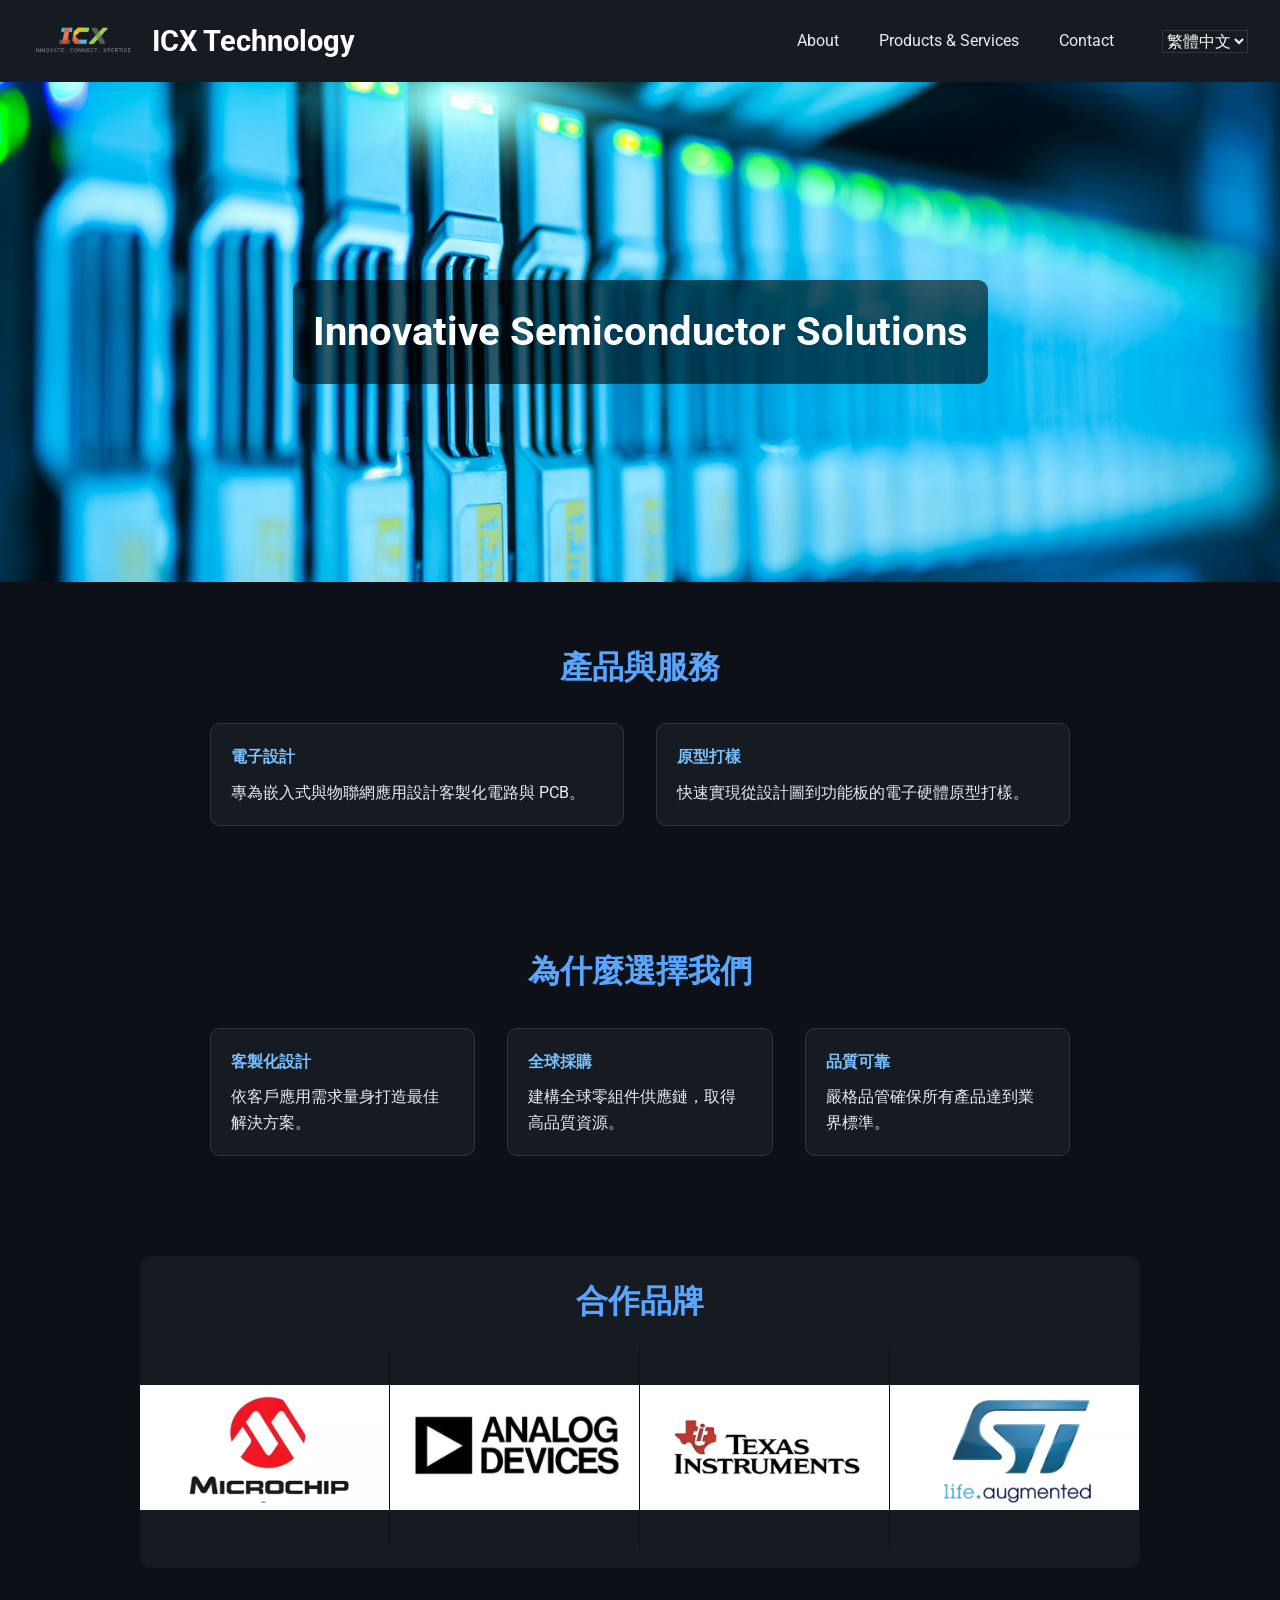
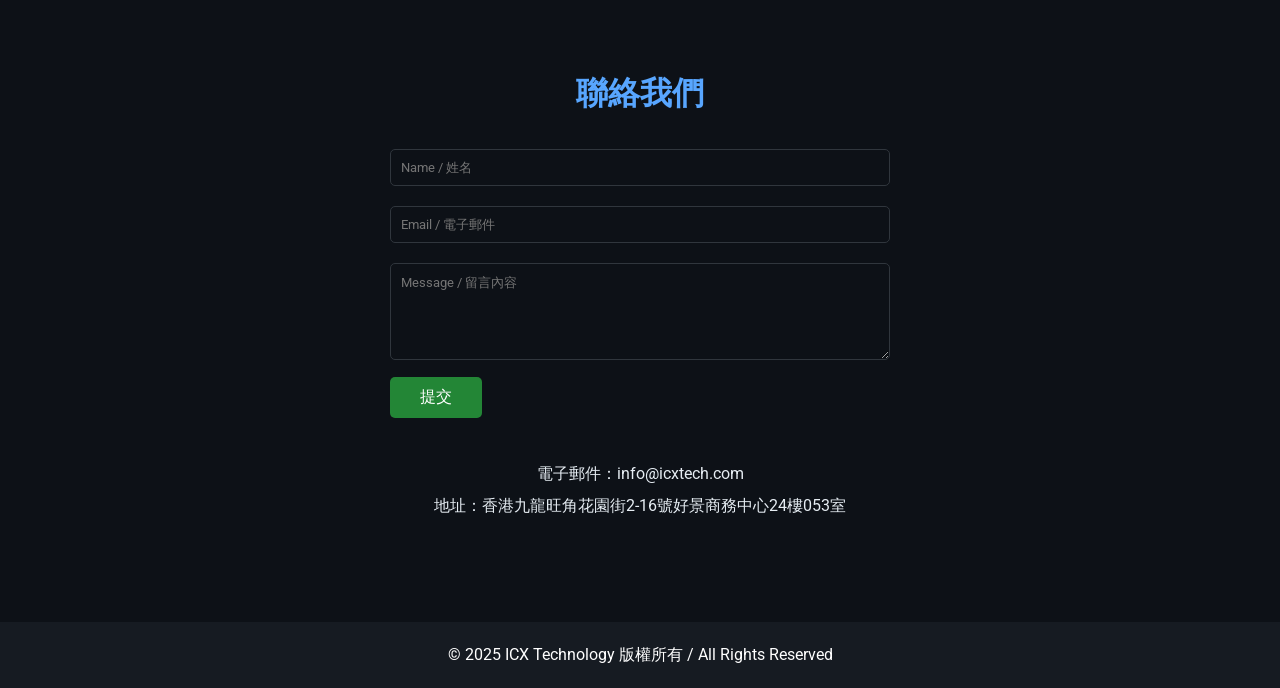
==== index.html @ 8a15b1c8 "Update index.html" ====
<!DOCTYPE html>
<html lang="zh-Hant">

<head>
  <meta charset="UTF-8" />
  <meta name="viewport" content="width=device-width, initial-scale=1" />
  <title>ICX Technology</title>
  <link href="https://fonts.googleapis.com/css2?family=Roboto:wght@300;400;700&display=swap" rel="stylesheet" />
  <style>
    * {
      box-sizing: border-box;
      margin: 0;
      padding: 0;
      font-family: "Roboto", sans-serif;
    }

    body {
      background: #0d1117;
      color: #e6edf3;
      line-height: 1.6;
    }

    header {
      background-color: #161b22;
      color: white;
      display: flex;
      justify-content: space-between;
      align-items: center;
      padding: 1rem 2rem;
      flex-wrap: wrap;
      gap: 1rem;
      position: relative;
    }

    header h1 {
      font-size: 1.8rem;
      white-space: nowrap;
    }

    header>div.logo-container {
      display: flex;
      align-items: center;
      gap: 1rem;
      flex-shrink: 0;
    }

    nav {
      display: flex;
      gap: 1.5rem;
      flex-wrap: wrap;
      align-items: center;
      transition: max-height 0.3s ease;
    }

    nav a {
      color: #e6edf3;
      text-decoration: none;
      padding: 0.3rem 0.5rem;
      white-space: nowrap;
      border-radius: 3px;
      transition: background-color 0.3s;
    }

    nav a:hover {
      background-color: #21262d;
    }

    .lang-switcher {
      color: white;
      background: #161b22;
      border: 1px solid #30363d;
      margin-left: 1rem;
      font-size: 1rem;
      cursor: pointer;
      white-space: nowrap;
    }

    .hero {
      height: 500px;
      background: url("hero.jpeg") center/cover no-repeat;
      display: flex;
      align-items: center;
      justify-content: center;
      color: white;
      text-align: center;
      padding: 0 1rem;
    }

    .hero h2 {
      background: rgba(0, 0, 0, 0.6);
      padding: 20px;
      border-radius: 10px;
      font-size: 2.5rem;
      max-width: 90vw;
    }

    .section {
      padding: 60px 20px;
      text-align: center;
      max-width: 900px;
      margin: auto;
    }

    .section h3 {
      font-size: 2rem;
      margin-bottom: 20px;
      color: #58a6ff;
    }

    .features {
      display: flex;
      flex-wrap: wrap;
      gap: 2rem;
      justify-content: center;
      margin-top: 30px;
    }

    .feature-box {
      flex: 1 1 250px;
      border: 1px solid #30363d;
      border-radius: 10px;
      padding: 20px;
      background: #161b22;
      text-align: left;
      transition: box-shadow 0.3s ease;
    }

    .feature-box:hover {
      box-shadow: 0 4px 12px rgba(88, 166, 255, 0.2);
    }

    .feature-box h4 {
      margin-bottom: 10px;
      color: #79c0ff;
    }

    .contact form {
      max-width: 500px;
      margin: auto;
    }

    .contact input,
    .contact textarea {
      width: 100%;
      padding: 10px;
      margin: 10px 0;
      border: 1px solid #30363d;
      border-radius: 5px;
      background-color: #0d1117;
      color: #e6edf3;
    }

    .contact button {
      background: #238636;
      color: white;
      padding: 10px 30px;
      border: none;
      border-radius: 5px;
      cursor: pointer;
      font-size: 1rem;
      transition: background-color 0.3s;
    }

    .contact button:hover {
      background-color: #2ea043;
    }

    .contact-info {
      margin-top: 40px;
      line-height: 2;
      max-width: 500px;
      margin-left: auto;
      margin-right: auto;
      font-size: 1rem;
    }

    footer {
      background: #161b22;
      color: white;
      text-align: center;
      padding: 20px;
      margin-top: 40px;
      font-size: 1rem;
    }

    [data-lang] {
      display: none;
    }

    .visible {
      display: block !important;
    }

    .hamburger {
      display: none;
      flex-direction: column;
      justify-content: space-around;
      width: 25px;
      height: 25px;
      cursor: pointer;
    }

    .hamburger div {
      width: 100%;
      height: 3px;
      background-color: white;
      border-radius: 2px;
      transition: all 0.3s linear;
    }

    .hamburger.active div:nth-child(1) {
      transform: rotate(45deg) translate(5px, 5px);
    }

    .hamburger.active div:nth-child(2) {
      opacity: 0;
    }

    .hamburger.active div:nth-child(3) {
      transform: rotate(-45deg) translate(5px, -5px);
    }

    @media (max-width: 1024px) {
      header {
        flex-direction: row;
        align-items: center;
        padding: 1rem;
      }

      header>div.logo-container {
        flex-grow: 1;
      }

      nav {
        position: absolute;
        top: 60px;
        left: 0;
        width: 100%;
        background-color: #161b22;
        flex-direction: column;
        overflow: hidden;
        max-height: 0;
        transition: max-height 0.3s ease;
        z-index: 1000;
      }

      nav.open {
        max-height: 300px;
      }

      nav a {
        padding: 1rem;
        border-top: 1px solid rgba(255, 255, 255, 0.2);
      }

      .lang-switcher {
        margin: 0.5rem 1rem;
        width: auto;
      }

      .hamburger {
        display: flex;
        flex-shrink: 0;
      }
    }

    @media (max-width: 480px) {
      header h1 {
        font-size: 1.5rem;
      }

      .hero {
        height: 250px;
      }

      .hero h2 {
        font-size: 1.4rem;
      }

      .section h3 {
        font-size: 1.2rem;
      }

      .contact button {
        width: 100%;
        padding: 10px 0;
      }
    }

    /* ==== 履帶式輪播圖樣式 ==== */
    .carousel-section {
      max-width: 1000px;
      margin: 40px auto;
      background: #161b22;
      border-radius: 12px;
      padding: 20px 0;
    }

    .carousel-container {
      overflow: hidden;
      width: 100%;
      position: relative;
    }

    .carousel-track {
      display: flex;
      animation: scroll 15s linear infinite;
    }

    .carousel-track img {
      width: 25%;
      min-width: 250px;
      height: 200px;
      object-fit: contain;
      border-right: 1px solid #0d1117;
      user-select: none;
      pointer-events: none;
    }

    .carousel-container:hover .carousel-track {
      animation-play-state: paused;
    }

    @keyframes scroll {
      0% {
        transform: translateX(0);
      }

      100% {
        transform: translateX(-100%);
      }
    }

    @media (max-width: 768px) {
      .carousel-track img {
        width: 50%;
      
      }
    }

    @media (max-width: 480px) {
      .carousel-track img {
        width: 100%;
      }
    }
  </style>
</head>

<body>
  <header>
    <div class="logo-container">
      <img src="logo.png" alt="ICX Technology Logo" style="height: 50px" />
      <h1>ICX Technology</h1>
    </div>

    <div class="hamburger" id="hamburger" aria-label="Toggle navigation menu" role="button" tabindex="0">
      <div></div>
      <div></div>
      <div></div>
    </div>

    <nav id="nav-menu">
      <a href="about-en.html" data-lang="en" class="visible">About</a>
      <a href="about-zh.html" data-lang="zh-Hant">關於我們</a>
      <a href="#services" data-lang="en" class="visible">Products & Services</a>
      <a href="#services" data-lang="zh-Hant">產品與服務</a>
      <a href="#contact" data-lang="en" class="visible">Contact</a>
      <a href="#contact" data-lang="zh-Hant">聯絡我們</a>
      <select class="lang-switcher" onchange="switchLang(this.value)">
        <option value="en">English</option>
        <option value="zh-Hant" selected>繁體中文</option>
      </select>
    </nav>
  </header>

  <div class="hero">
    <h2 data-lang="en" class="visible">Innovative Semiconductor Solutions</h2>
    <h2 data-lang="zh-Hant">創新的半導體解決方案</h2>
  </div>

  <section class="section" id="services">
    <h3 data-lang="en">Products & Services</h3>
    <h3 data-lang="zh-Hant" class="visible">產品與服務</h3>
    <div class="features">
      <div class="feature-box">
        <h4 data-lang="en">Electronic Design</h4>
        <h4 data-lang="zh-Hant" class="visible">電子設計</h4>
        <p data-lang="en">Custom circuit and PCB design for embedded and IoT applications.</p>
        <p data-lang="zh-Hant" class="visible">專為嵌入式與物聯網應用設計客製化電路與 PCB。</p>
      </div>
      <div class="feature-box">
        <h4 data-lang="en">Prototyping</h4>
        <h4 data-lang="zh-Hant" class="visible">原型打樣</h4>
        <p data-lang="en">Rapid hardware prototyping service from design files to working demo boards.</p>
        <p data-lang="zh-Hant" class="visible">快速實現從設計圖到功能板的電子硬體原型打樣。</p>
      </div>
    </div>
  </section>

  <section class="section">
    <h3 data-lang="en">Why Choose Us</h3>
    <h3 data-lang="zh-Hant" class="visible">為什麼選擇我們</h3>
    <div class="features">
      <div class="feature-box">
        <h4 data-lang="en">Customized Design</h4>
        <h4 data-lang="zh-Hant" class="visible">客製化設計</h4>
        <p data-lang="en">Tailor-made solutions to meet your application-specific needs.</p>
        <p data-lang="zh-Hant" class="visible">依客戶應用需求量身打造最佳解決方案。</p>
      </div>
      <div class="feature-box">
        <h4 data-lang="en">Global Sourcing</h4>
        <h4 data-lang="zh-Hant" class="visible">全球採購</h4>
        <p data-lang="en">Extensive supply chain network to access top-tier components worldwide.</p>
        <p data-lang="zh-Hant" class="visible">建構全球零組件供應鏈，取得高品質資源。</p>
      </div>
      <div class="feature-box">
        <h4 data-lang="en">Reliable Quality</h4>
        <h4 data-lang="zh-Hant" class="visible">品質可靠</h4>
        <p data-lang="en">Strict quality control ensures every part meets industry standards.</p>
        <p data-lang="zh-Hant" class="visible">嚴格品管確保所有產品達到業界標準。</p>
      </div>
    </div>
  </section>

  <!-- 履帶式轮播插入点 -->
  <section class="carousel-section section">
    <h3 data-lang="en">Our Partners</h3>
    <h3 data-lang="zh-Hant" class="visible">合作品牌</h3>

    <div class="carousel-container" aria-label="圖片自動滾動輪播">
      <div class="carousel-track" role="list">
        <img src="images/MC.png" alt="圖片1" role="listitem" />
        <img src="images/AD.png" alt="圖片2" role="listitem" />
        <img src="images/TI.png" alt="圖片3" role="listitem" />
        <img src="images/ST.png" alt="圖片4" role="listitem" />
        <img src="images/ON.png" alt="圖片5" role="listitem" />
        <img src="images/INFINEON.png" alt="圖片6" role="listitem" />
        <img src="images/SILICON.png" alt="圖片7" role="listitem" />
        <img src="images/NXP.png" alt="圖片7" role="listitem" />
        <!-- 複製一份圖片以實現無限輪播 -->
        <img src="images/MC.png" alt="圖片1" role="listitem" />
        <img src="images/AD.png" alt="圖片2" role="listitem" />
        <img src="images/TI.png" alt="圖片3" role="listitem" />
        <img src="images/ST.png" alt="圖片4" role="listitem" />
        <img src="images/ON.png" alt="圖片5" role="listitem" />
        <img src="images/INFINEON.png" alt="圖片6" role="listitem" />
        <img src="images/SILICON.png" alt="圖片7" role="listitem" />
        <img src="images/NXP.png" alt="圖片7" role="listitem" />
      </div>
    </div>
  </section>

  <section class="section contact" id="contact">
    <h3 data-lang="en">Contact Us</h3>
    <h3 data-lang="zh-Hant" class="visible">聯絡我們</h3>
    <form onsubmit="submitForm(event)">
      <input type="text" placeholder="Name / 姓名" required />
      <input type="email" placeholder="Email / 電子郵件" required />
      <textarea rows="5" placeholder="Message / 留言內容" required></textarea>
      <button type="submit" data-lang="en">Submit</button>
      <button type="submit" data-lang="zh-Hant" class="visible">提交</button>
    </form>
    <div class="contact-info">
      <p data-lang="en">
        Email: info@icxtech.com<br />
        Address: RM053,24/F, HO KING COMM CTR, 2-16 FAYUEN ST, MONG KOK HONG KONG
      </p>
      <p data-lang="zh-Hant" class="visible">
        電子郵件：info@icxtech.com<br />
        地址：香港九龍旺角花園街2-16號好景商務中心24樓053室
      </p>
    </div>
  </section>

  <footer>
    <p>&copy; 2025 ICX Technology 版權所有 / All Rights Reserved</p>
  </footer>

  <script>
    function switchLang(lang) {
      document.querySelectorAll("[data-lang]").forEach((el) => {
        el.classList.remove("visible");
        if (el.getAttribute("data-lang") === lang) {
          el.classList.add("visible");
        }
      });
    }

    const hamburger = document.getElementById("hamburger");
    const navMenu = document.getElementById("nav-menu");

    hamburger.addEventListener("click", () => {
      hamburger.classList.toggle("active");
      navMenu.classList.toggle("open");
    });

    hamburger.addEventListener("keydown", (e) => {
      if (e.key === "Enter" || e.key === " " || e.key === "Spacebar") {
        e.preventDefault();
        hamburger.click();
      }
    });

    // 删除了之前的轮播JS，因为履带式轮播用CSS动画，无需JS。
  </script>
</body>

</html>
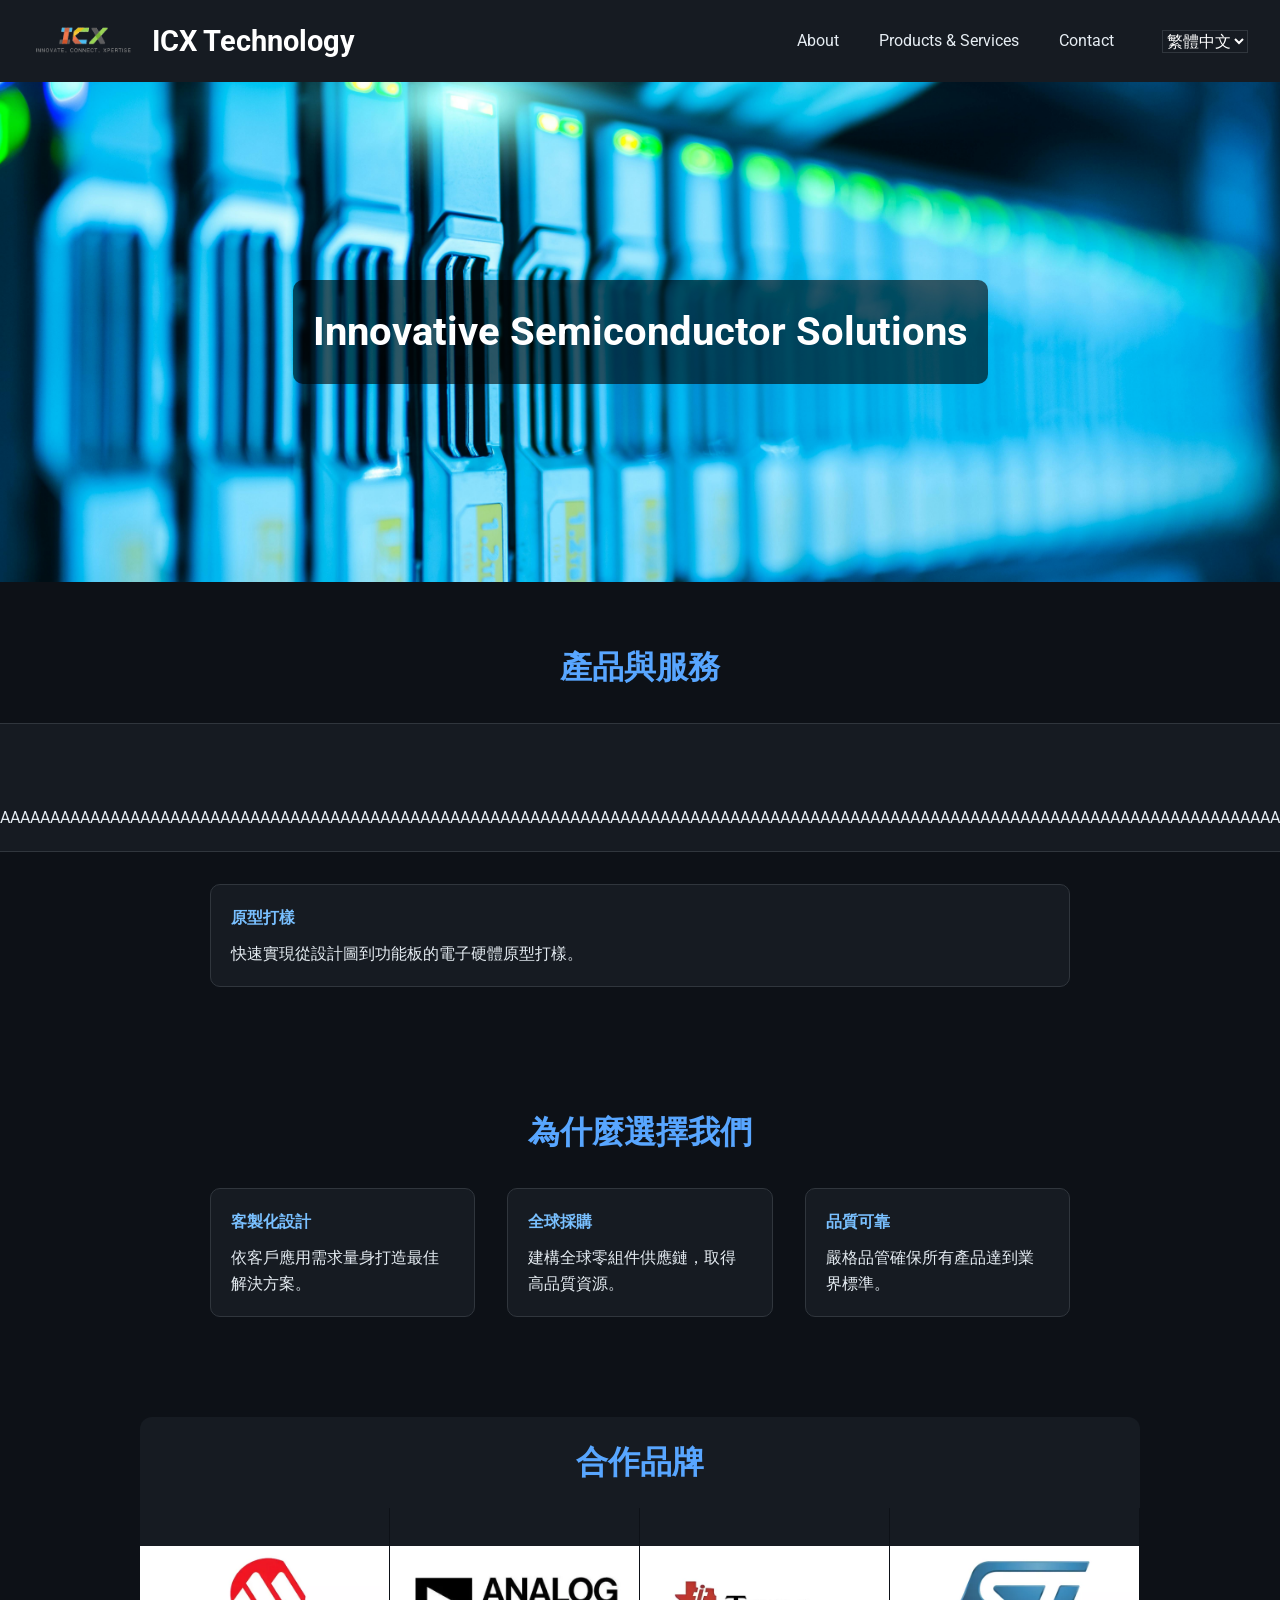
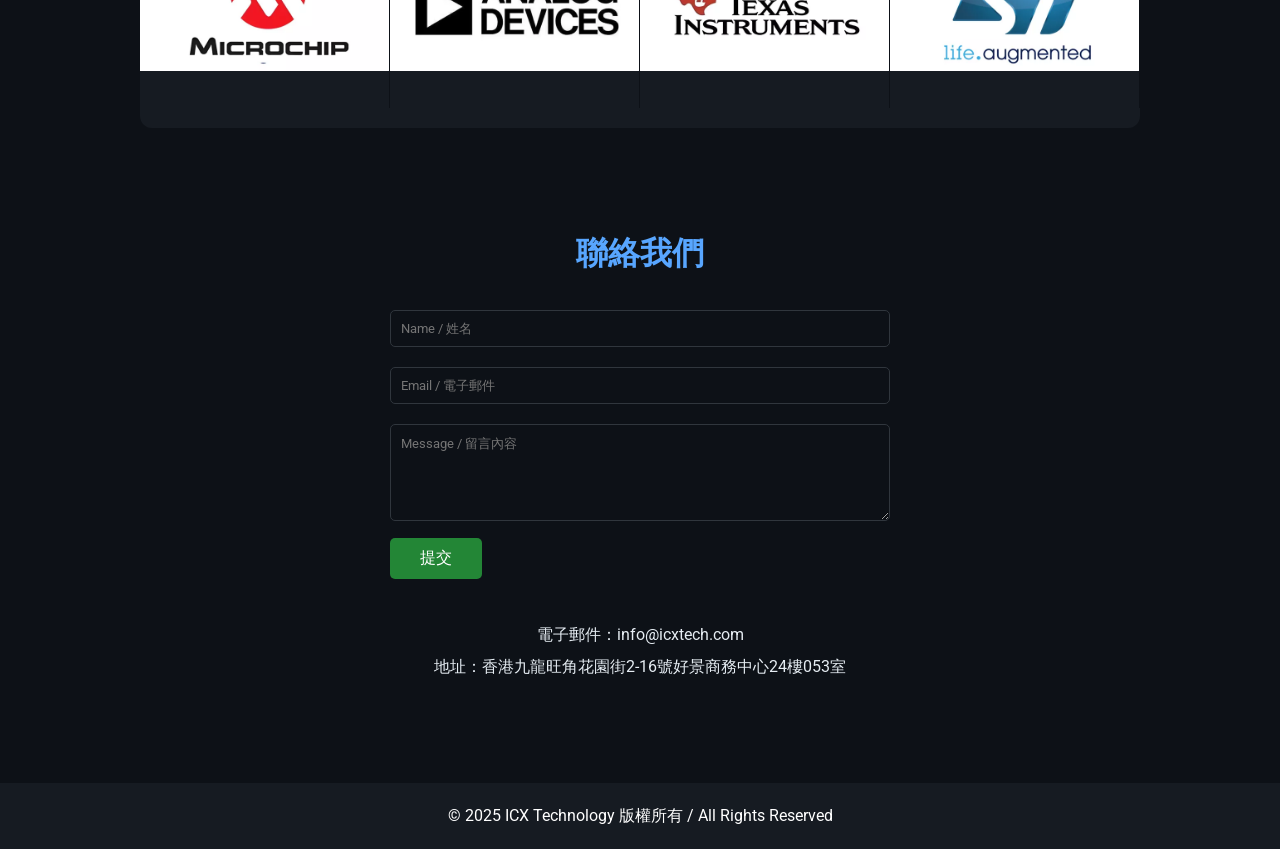
==== commit b35f45c2: "Update index.html" ====
--- a/index.html
+++ b/index.html
@@ -288,61 +288,76 @@
     }
 
     /* ==== 履帶式輪播圖樣式 ==== */
-    .carousel-section {
-      max-width: 1000px;
-      margin: 40px auto;
-      background: #161b22;
-      border-radius: 12px;
-      padding: 20px 0;
-    }
-
-    .carousel-container {
-      overflow: hidden;
-      width: 100%;
-      position: relative;
-    }
-
-    .carousel-track {
-      display: flex;
-      animation: scroll 15s linear infinite;
-    }
-
-    .carousel-track img {
-      width: 25%;
-      min-width: 250px;
-      height: 200px;
-      object-fit: contain;
-      border-right: 1px solid #0d1117;
-      user-select: none;
-      pointer-events: none;
-    }
-
-    .carousel-container:hover .carousel-track {
-      animation-play-state: paused;
-    }
-
-    @keyframes scroll {
-      0% {
-        transform: translateX(0);
-      }
-
-      100% {
-        transform: translateX(-100%);
-      }
-    }
-
-    @media (max-width: 768px) {
-      .carousel-track img {
-        width: 50%;
-      
-      }
-    }
-
-    @media (max-width: 480px) {
-      .carousel-track img {
-        width: 100%;
-      }
-    }
+/* ==== 履帶式輪播圖樣式 ==== */
+.carousel-section {
+  max-width: 1000px;
+  margin: 40px auto;
+  background: #161b22;
+  border-radius: 12px;
+  padding: 20px 0;
+}
+
+.carousel-container {
+  overflow: hidden;
+  width: 100%;
+  position: relative;
+}
+
+.carousel-track {
+  display: flex;
+  animation: scroll 30s linear infinite; /* 调整时长 */
+  /* 新增：防止轨道被压缩 */
+  flex-shrink: 0;
+}
+
+.carousel-track img {
+  flex-shrink: 0; /* 严格禁止图片被压缩 */
+  height: 200px;
+  object-fit: contain;
+  border-right: 1px solid #0d1117;
+  user-select: none;
+  pointer-events: none;
+  /* 新增：确保图片宽度精确（避免因百分比误差导致间隙） */
+  width: 25% !important; /* 桌面端固定25% */
+}
+
+.carousel-container:hover .carousel-track {
+  animation-play-state: paused;
+}
+
+/* 关键修改：动画移动原组总宽度（8张×25%=200%） */
+@keyframes scroll {
+  0% {
+    transform: translateX(0); /* 初始位置：显示原组第1张 */
+  }
+  100% {
+    transform: translateX(-200%); /* 移动原组总宽度（8×25%=200%），显示复制组第8张（NXP） */
+  }
+}
+
+/* 平板（768px-480px）：每张50%宽度 */
+@media (max-width: 768px) and (min-width: 480px) {
+  .carousel-track img {
+    width: 50% !important; /* 固定50% */
+  }
+  @keyframes scroll {
+    100% {
+      transform: translateX(-400%); /* 移动原组总宽度（8×50%=400%） */
+    }
+  }
+}
+
+/* 手机（≤480px）：每张100%宽度 */
+@media (max-width: 480px) {
+  .carousel-track img {
+    width: 100% !important; /* 固定100% */
+  }
+  @keyframes scroll {
+    100% {
+      transform: translateX(-800%); /* 移动原组总宽度（8×100%=800%） */
+    }
+  }
+}
   </style>
 </head>
 
@@ -386,7 +401,7 @@
         <h4 data-lang="en">Electronic Design</h4>
         <h4 data-lang="zh-Hant" class="visible">電子設計</h4>
         <p data-lang="en">Custom circuit and PCB design for embedded and IoT applications.</p>
-        <p data-lang="zh-Hant" class="visible">專為嵌入式與物聯網應用設計客製化電路與 PCB。</p>
+        <p data-lang="zh-Hant" class="visible">專為嵌入式與物聯網應用設計客製化電路與 PCB。[base64]</p>
       </div>
       <div class="feature-box">
         <h4 data-lang="en">Prototyping</h4>
@@ -435,7 +450,7 @@
         <img src="images/ST.png" alt="圖片4" role="listitem" />
         <img src="images/ON.png" alt="圖片5" role="listitem" />
         <img src="images/INFINEON.png" alt="圖片6" role="listitem" />
-        <img src="images/SILICON.png" alt="圖片7" role="listitem" />
+        <img src="images/silicon.png" alt="圖片7" role="listitem" />
         <img src="images/NXP.png" alt="圖片7" role="listitem" />
         <!-- 複製一份圖片以實現無限輪播 -->
         <img src="images/MC.png" alt="圖片1" role="listitem" />
@@ -444,7 +459,7 @@
         <img src="images/ST.png" alt="圖片4" role="listitem" />
         <img src="images/ON.png" alt="圖片5" role="listitem" />
         <img src="images/INFINEON.png" alt="圖片6" role="listitem" />
-        <img src="images/SILICON.png" alt="圖片7" role="listitem" />
+        <img src="images/silicon.png" alt="圖片7" role="listitem" />
         <img src="images/NXP.png" alt="圖片7" role="listitem" />
       </div>
     </div>
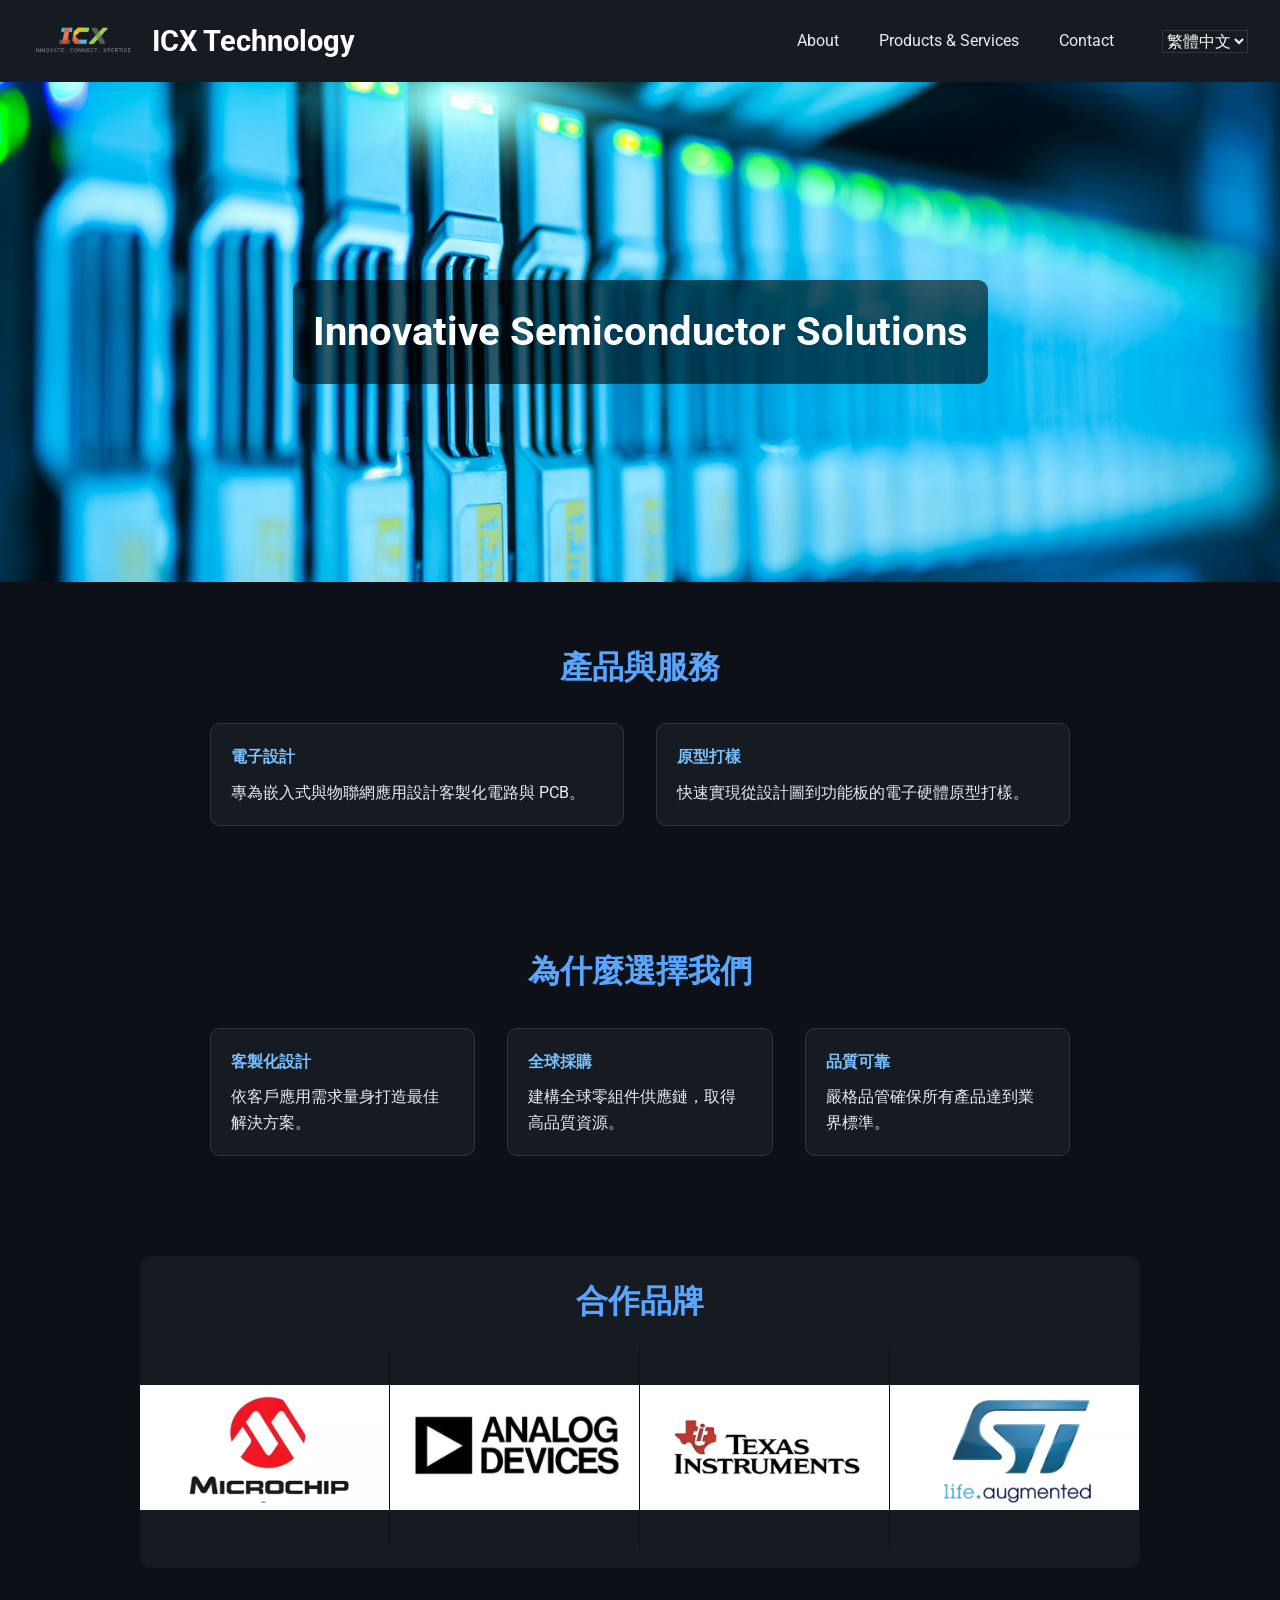
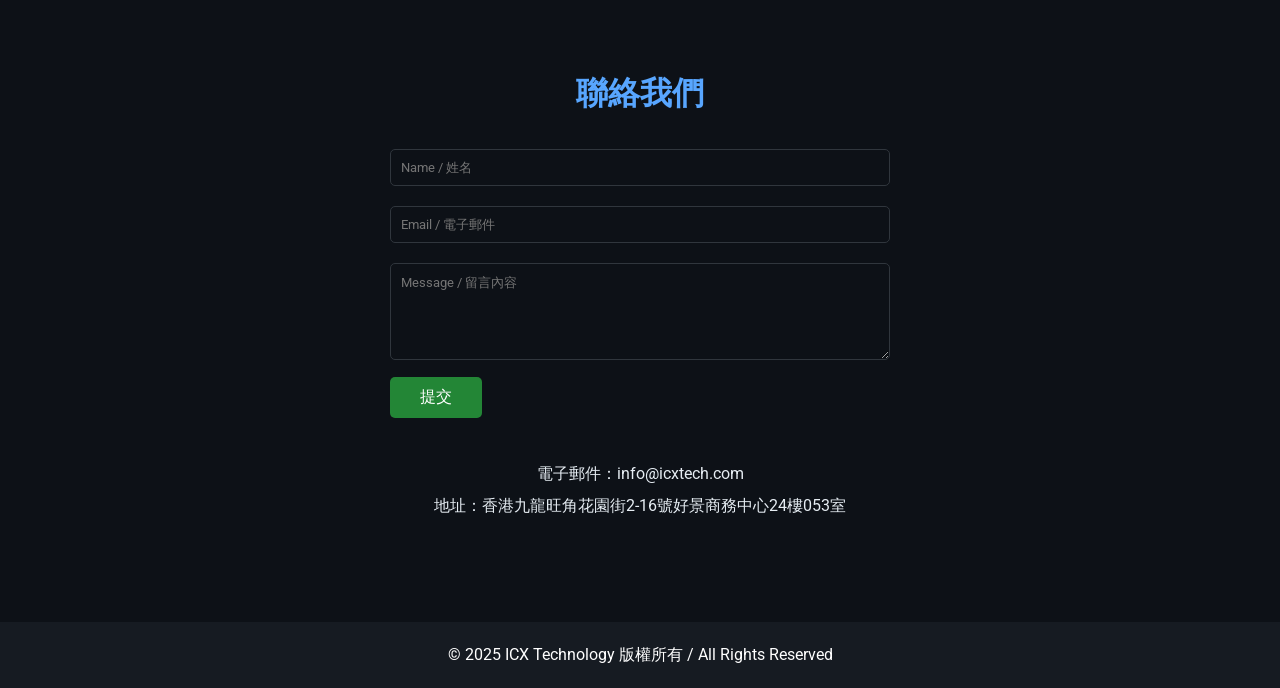
==== commit 1c800b7f: "Update index.html" ====
--- a/index.html
+++ b/index.html
@@ -401,7 +401,7 @@
         <h4 data-lang="en">Electronic Design</h4>
         <h4 data-lang="zh-Hant" class="visible">電子設計</h4>
         <p data-lang="en">Custom circuit and PCB design for embedded and IoT applications.</p>
-        <p data-lang="zh-Hant" class="visible">專為嵌入式與物聯網應用設計客製化電路與 PCB。[base64]</p>
+        <p data-lang="zh-Hant" class="visible">專為嵌入式與物聯網應用設計客製化電路與 PCB。</p>
       </div>
       <div class="feature-box">
         <h4 data-lang="en">Prototyping</h4>
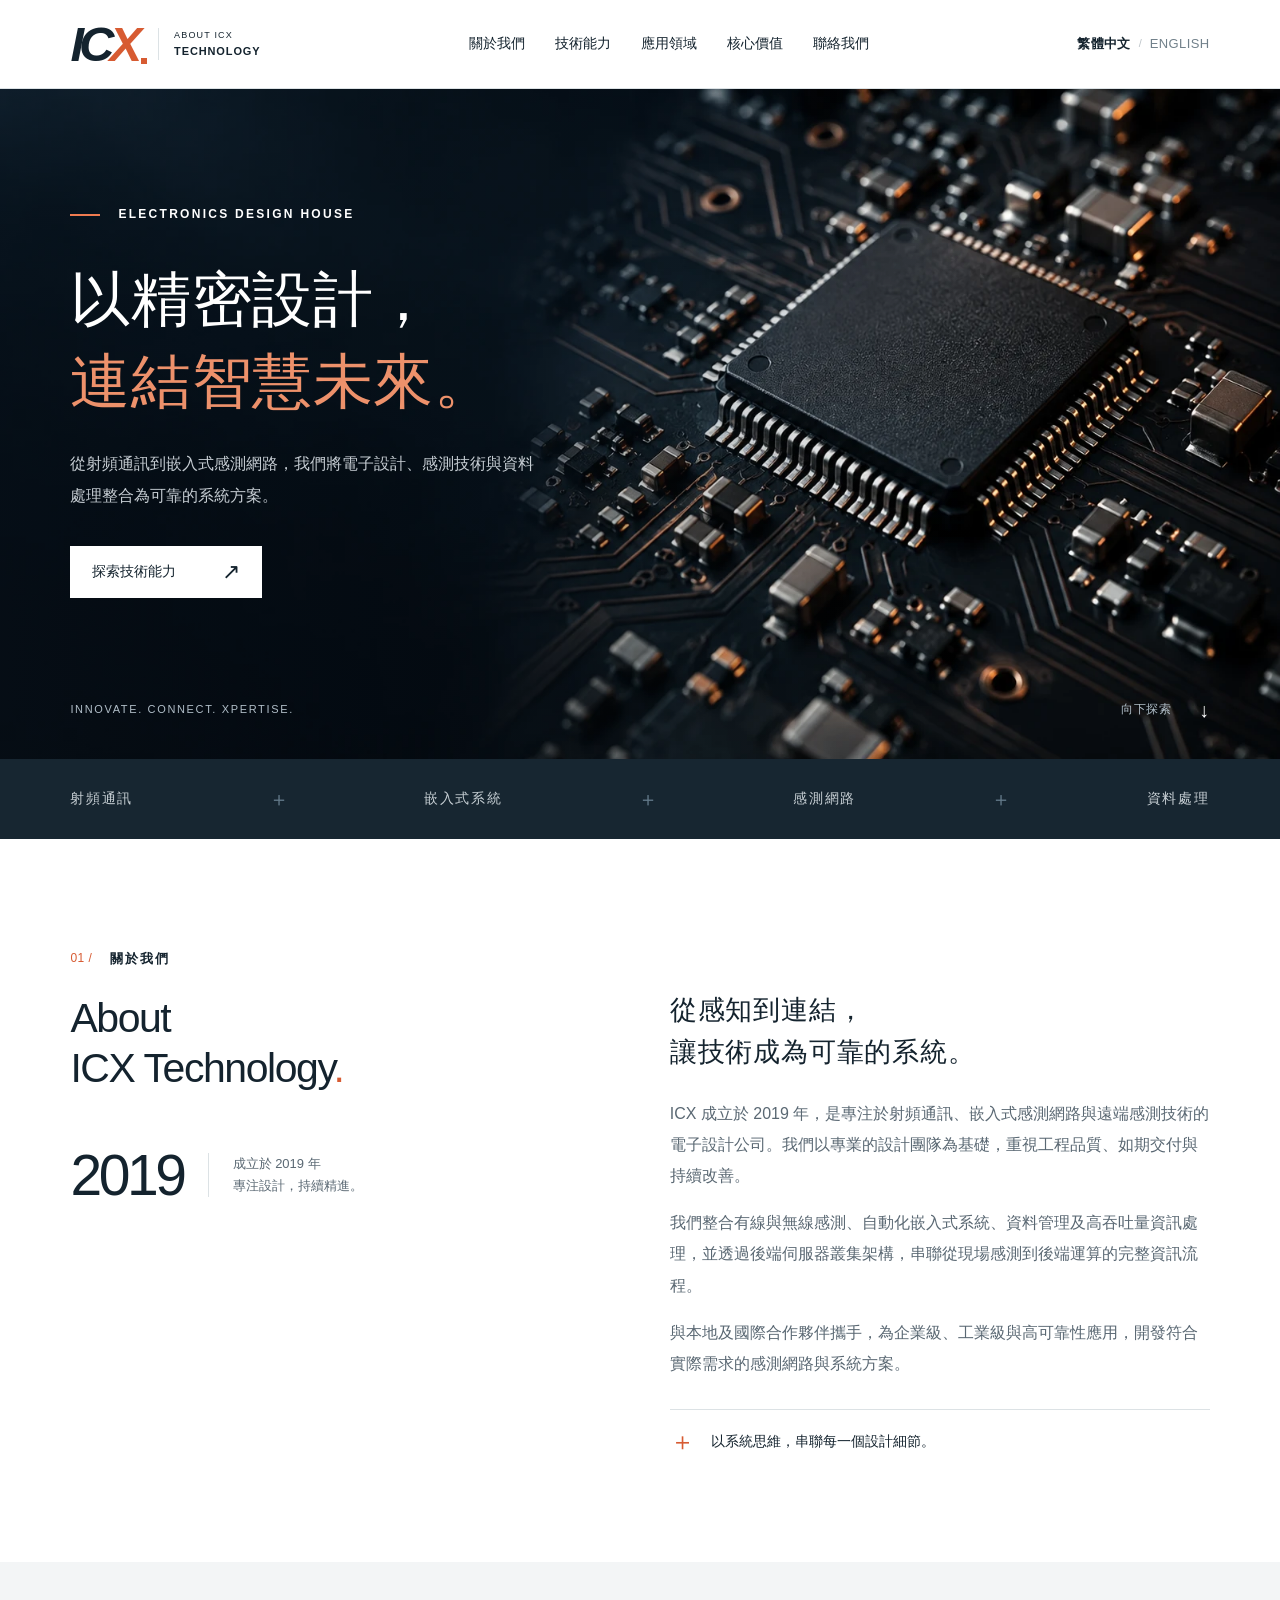
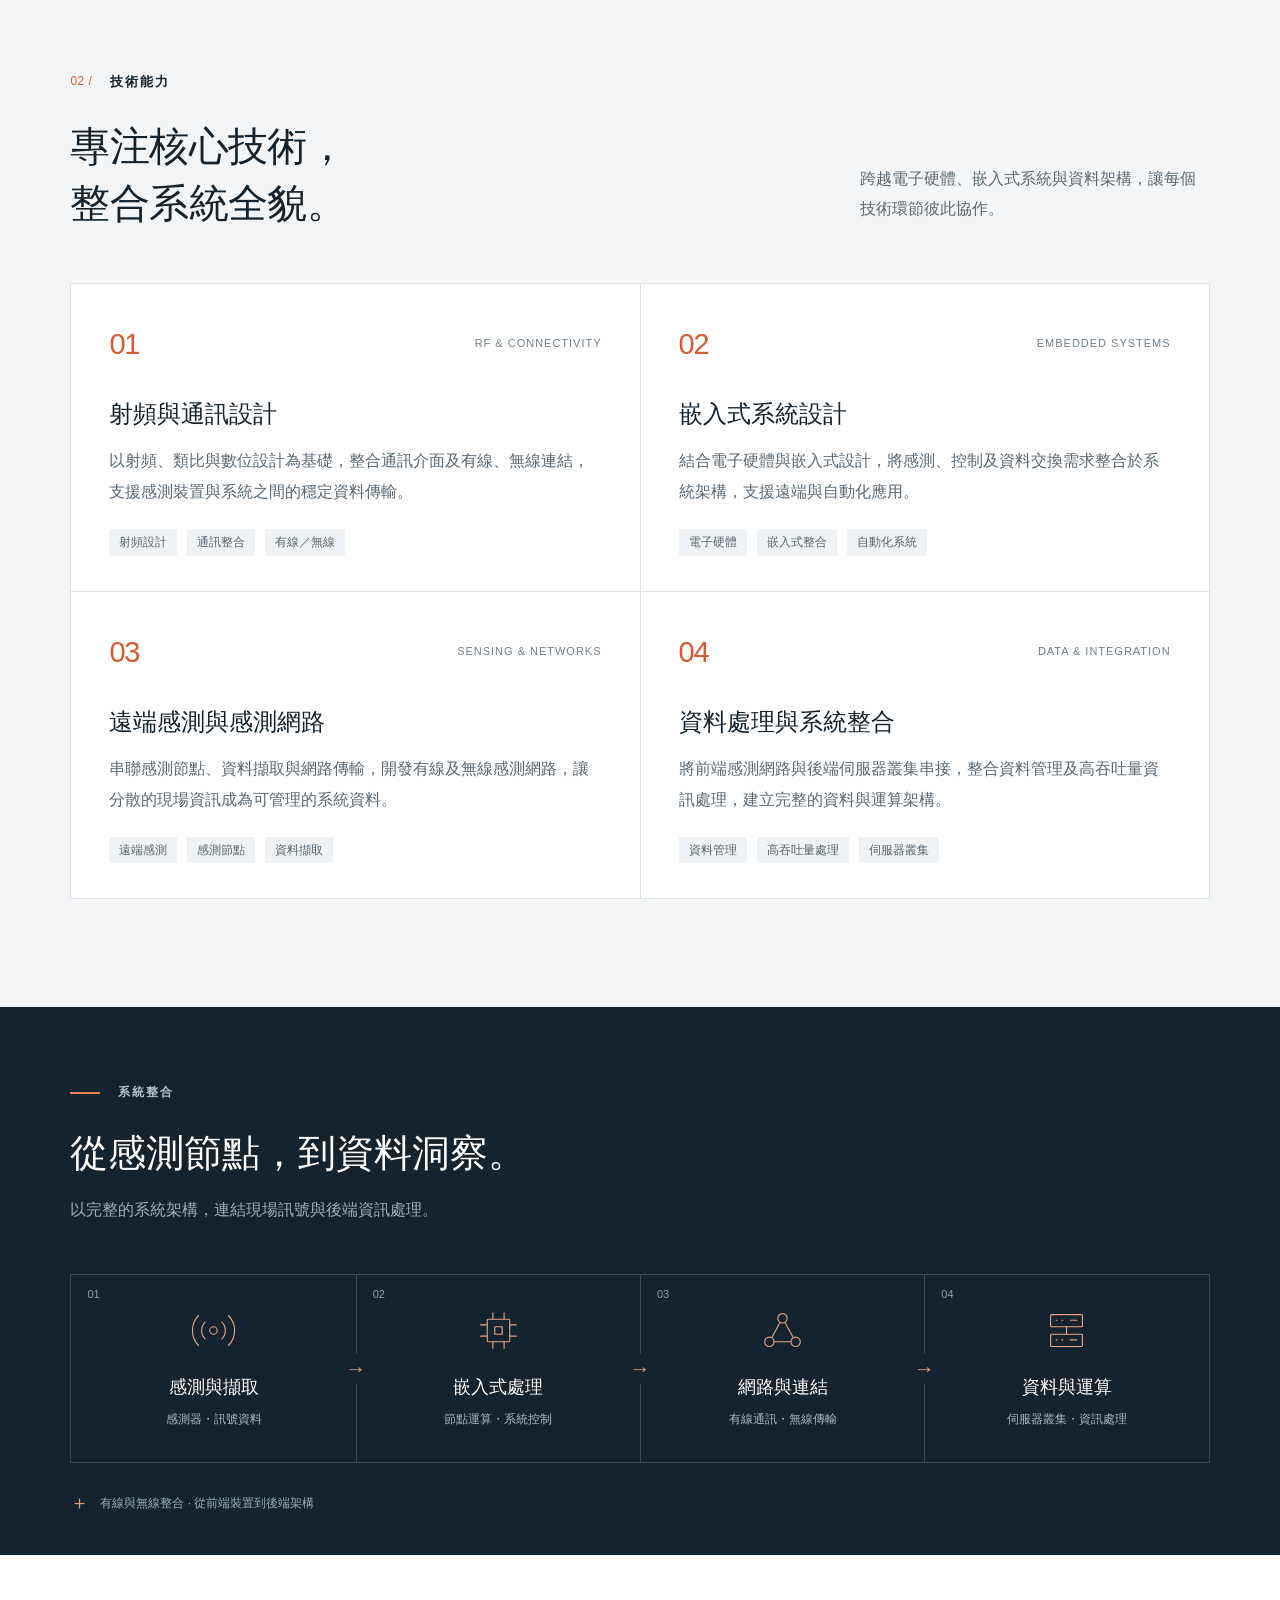
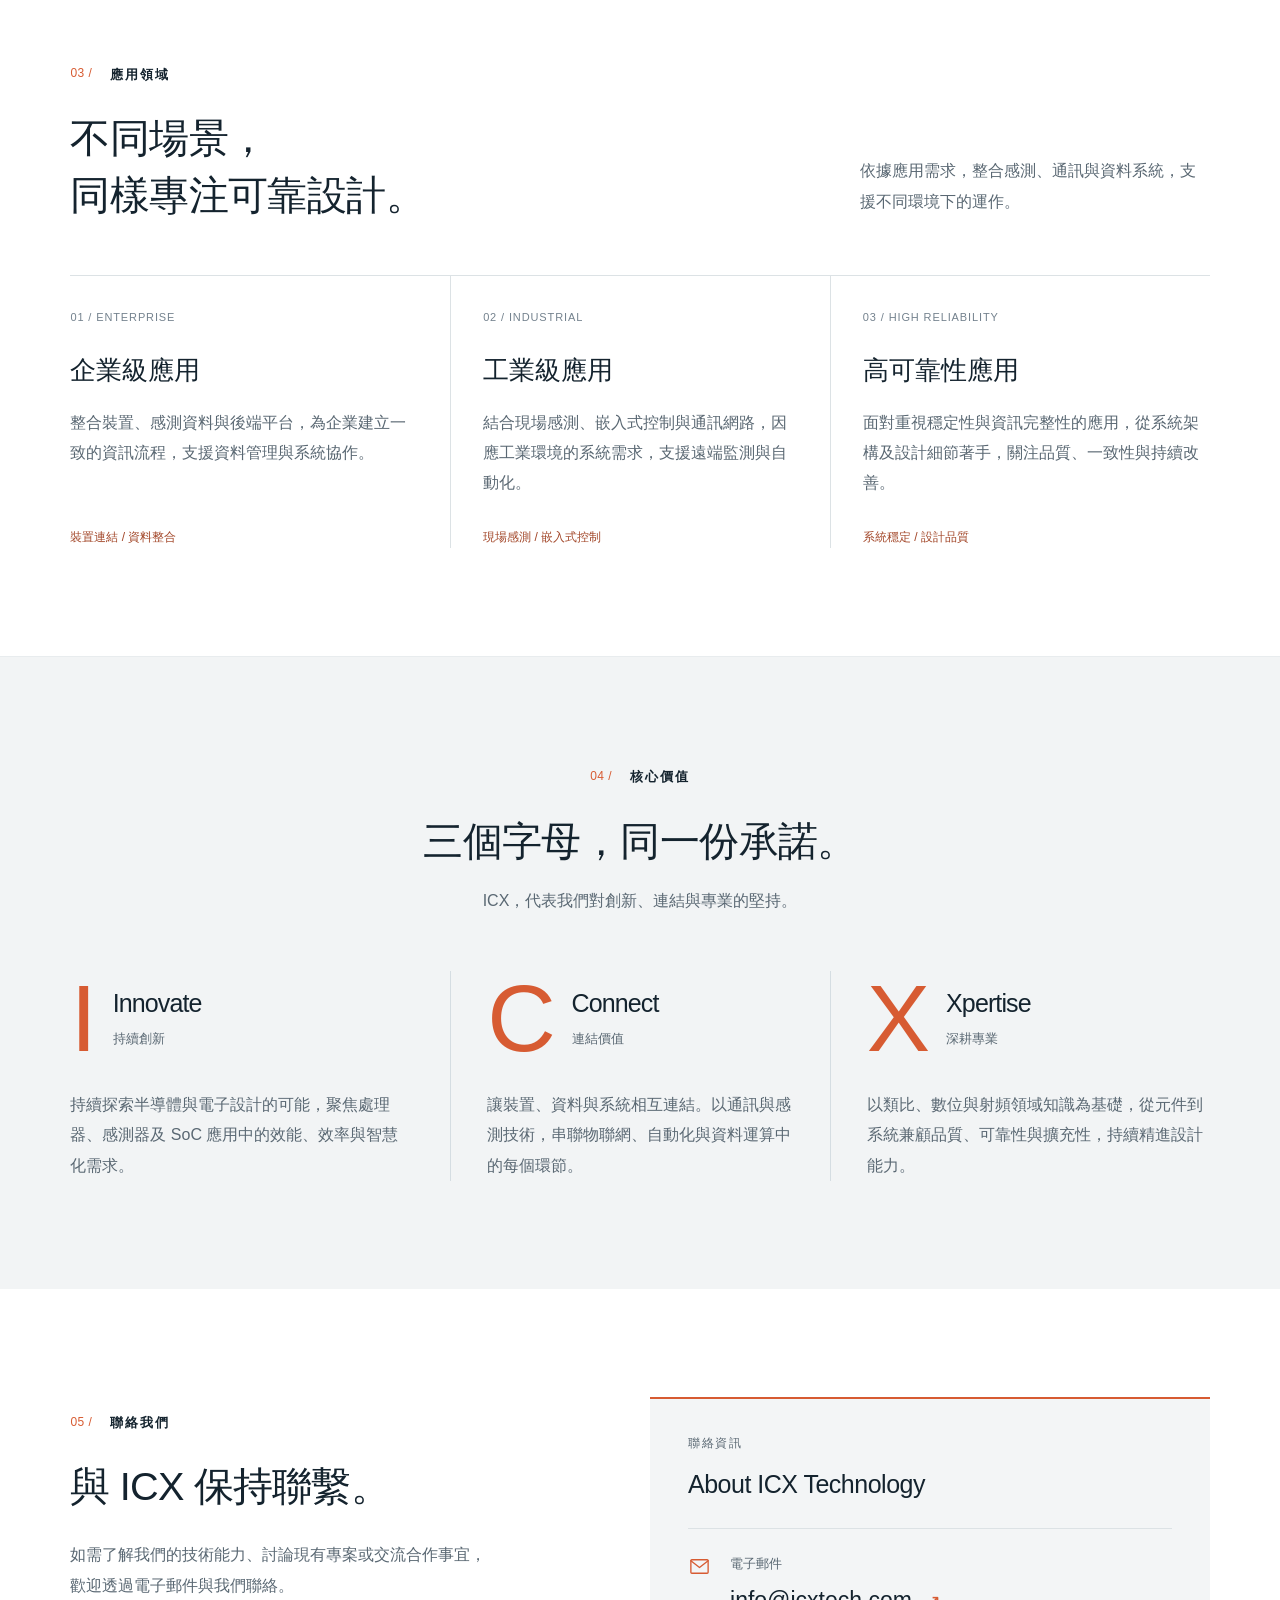
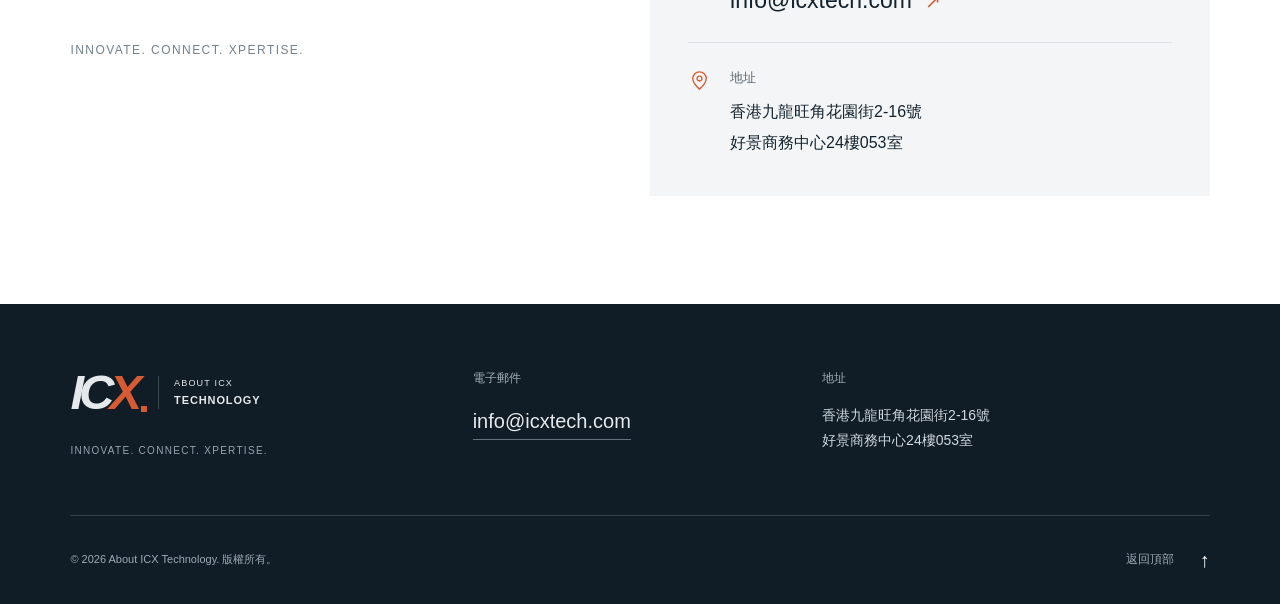
==== commit e1098884: "Add files via upload" ====
--- a/index.html
+++ b/index.html
@@ -1,523 +1,134 @@
-<!DOCTYPE html>
+<!doctype html>
 <html lang="zh-Hant">
-
 <head>
-  <meta charset="UTF-8" />
-  <meta name="viewport" content="width=device-width, initial-scale=1" />
-  <title>ICX Technology</title>
-  <link href="https://fonts.googleapis.com/css2?family=Roboto:wght@300;400;700&display=swap" rel="stylesheet" />
-  <style>
-    * {
-      box-sizing: border-box;
-      margin: 0;
-      padding: 0;
-      font-family: "Roboto", sans-serif;
-    }
-
-    body {
-      background: #0d1117;
-      color: #e6edf3;
-      line-height: 1.6;
-    }
-
-    header {
-      background-color: #161b22;
-      color: white;
-      display: flex;
-      justify-content: space-between;
-      align-items: center;
-      padding: 1rem 2rem;
-      flex-wrap: wrap;
-      gap: 1rem;
-      position: relative;
-    }
-
-    header h1 {
-      font-size: 1.8rem;
-      white-space: nowrap;
-    }
-
-    header>div.logo-container {
-      display: flex;
-      align-items: center;
-      gap: 1rem;
-      flex-shrink: 0;
-    }
-
-    nav {
-      display: flex;
-      gap: 1.5rem;
-      flex-wrap: wrap;
-      align-items: center;
-      transition: max-height 0.3s ease;
-    }
-
-    nav a {
-      color: #e6edf3;
-      text-decoration: none;
-      padding: 0.3rem 0.5rem;
-      white-space: nowrap;
-      border-radius: 3px;
-      transition: background-color 0.3s;
-    }
-
-    nav a:hover {
-      background-color: #21262d;
-    }
-
-    .lang-switcher {
-      color: white;
-      background: #161b22;
-      border: 1px solid #30363d;
-      margin-left: 1rem;
-      font-size: 1rem;
-      cursor: pointer;
-      white-space: nowrap;
-    }
-
-    .hero {
-      height: 500px;
-      background: url("hero.jpeg") center/cover no-repeat;
-      display: flex;
-      align-items: center;
-      justify-content: center;
-      color: white;
-      text-align: center;
-      padding: 0 1rem;
-    }
-
-    .hero h2 {
-      background: rgba(0, 0, 0, 0.6);
-      padding: 20px;
-      border-radius: 10px;
-      font-size: 2.5rem;
-      max-width: 90vw;
-    }
-
-    .section {
-      padding: 60px 20px;
-      text-align: center;
-      max-width: 900px;
-      margin: auto;
-    }
-
-    .section h3 {
-      font-size: 2rem;
-      margin-bottom: 20px;
-      color: #58a6ff;
-    }
-
-    .features {
-      display: flex;
-      flex-wrap: wrap;
-      gap: 2rem;
-      justify-content: center;
-      margin-top: 30px;
-    }
-
-    .feature-box {
-      flex: 1 1 250px;
-      border: 1px solid #30363d;
-      border-radius: 10px;
-      padding: 20px;
-      background: #161b22;
-      text-align: left;
-      transition: box-shadow 0.3s ease;
-    }
-
-    .feature-box:hover {
-      box-shadow: 0 4px 12px rgba(88, 166, 255, 0.2);
-    }
-
-    .feature-box h4 {
-      margin-bottom: 10px;
-      color: #79c0ff;
-    }
-
-    .contact form {
-      max-width: 500px;
-      margin: auto;
-    }
-
-    .contact input,
-    .contact textarea {
-      width: 100%;
-      padding: 10px;
-      margin: 10px 0;
-      border: 1px solid #30363d;
-      border-radius: 5px;
-      background-color: #0d1117;
-      color: #e6edf3;
-    }
-
-    .contact button {
-      background: #238636;
-      color: white;
-      padding: 10px 30px;
-      border: none;
-      border-radius: 5px;
-      cursor: pointer;
-      font-size: 1rem;
-      transition: background-color 0.3s;
-    }
-
-    .contact button:hover {
-      background-color: #2ea043;
-    }
-
-    .contact-info {
-      margin-top: 40px;
-      line-height: 2;
-      max-width: 500px;
-      margin-left: auto;
-      margin-right: auto;
-      font-size: 1rem;
-    }
-
-    footer {
-      background: #161b22;
-      color: white;
-      text-align: center;
-      padding: 20px;
-      margin-top: 40px;
-      font-size: 1rem;
-    }
-
-    [data-lang] {
-      display: none;
-    }
-
-    .visible {
-      display: block !important;
-    }
-
-    .hamburger {
-      display: none;
-      flex-direction: column;
-      justify-content: space-around;
-      width: 25px;
-      height: 25px;
-      cursor: pointer;
-    }
-
-    .hamburger div {
-      width: 100%;
-      height: 3px;
-      background-color: white;
-      border-radius: 2px;
-      transition: all 0.3s linear;
-    }
-
-    .hamburger.active div:nth-child(1) {
-      transform: rotate(45deg) translate(5px, 5px);
-    }
-
-    .hamburger.active div:nth-child(2) {
-      opacity: 0;
-    }
-
-    .hamburger.active div:nth-child(3) {
-      transform: rotate(-45deg) translate(5px, -5px);
-    }
-
-    @media (max-width: 1024px) {
-      header {
-        flex-direction: row;
-        align-items: center;
-        padding: 1rem;
-      }
-
-      header>div.logo-container {
-        flex-grow: 1;
-      }
-
-      nav {
-        position: absolute;
-        top: 60px;
-        left: 0;
-        width: 100%;
-        background-color: #161b22;
-        flex-direction: column;
-        overflow: hidden;
-        max-height: 0;
-        transition: max-height 0.3s ease;
-        z-index: 1000;
-      }
-
-      nav.open {
-        max-height: 300px;
-      }
-
-      nav a {
-        padding: 1rem;
-        border-top: 1px solid rgba(255, 255, 255, 0.2);
-      }
-
-      .lang-switcher {
-        margin: 0.5rem 1rem;
-        width: auto;
-      }
-
-      .hamburger {
-        display: flex;
-        flex-shrink: 0;
-      }
-    }
-
-    @media (max-width: 480px) {
-      header h1 {
-        font-size: 1.5rem;
-      }
-
-      .hero {
-        height: 250px;
-      }
-
-      .hero h2 {
-        font-size: 1.4rem;
-      }
-
-      .section h3 {
-        font-size: 1.2rem;
-      }
-
-      .contact button {
-        width: 100%;
-        padding: 10px 0;
-      }
-    }
-
-    /* ==== 履帶式輪播圖樣式 ==== */
-/* ==== 履帶式輪播圖樣式 ==== */
-.carousel-section {
-  max-width: 1000px;
-  margin: 40px auto;
-  background: #161b22;
-  border-radius: 12px;
-  padding: 20px 0;
-}
-
-.carousel-container {
-  overflow: hidden;
-  width: 100%;
-  position: relative;
-}
-
-.carousel-track {
-  display: flex;
-  animation: scroll 30s linear infinite; /* 调整时长 */
-  /* 新增：防止轨道被压缩 */
-  flex-shrink: 0;
-}
-
-.carousel-track img {
-  flex-shrink: 0; /* 严格禁止图片被压缩 */
-  height: 200px;
-  object-fit: contain;
-  border-right: 1px solid #0d1117;
-  user-select: none;
-  pointer-events: none;
-  /* 新增：确保图片宽度精确（避免因百分比误差导致间隙） */
-  width: 25% !important; /* 桌面端固定25% */
-}
-
-.carousel-container:hover .carousel-track {
-  animation-play-state: paused;
-}
-
-/* 关键修改：动画移动原组总宽度（8张×25%=200%） */
-@keyframes scroll {
-  0% {
-    transform: translateX(0); /* 初始位置：显示原组第1张 */
-  }
-  100% {
-    transform: translateX(-200%); /* 移动原组总宽度（8×25%=200%），显示复制组第8张（NXP） */
-  }
-}
-
-/* 平板（768px-480px）：每张50%宽度 */
-@media (max-width: 768px) and (min-width: 480px) {
-  .carousel-track img {
-    width: 50% !important; /* 固定50% */
-  }
-  @keyframes scroll {
-    100% {
-      transform: translateX(-400%); /* 移动原组总宽度（8×50%=400%） */
-    }
-  }
-}
-
-/* 手机（≤480px）：每张100%宽度 */
-@media (max-width: 480px) {
-  .carousel-track img {
-    width: 100% !important; /* 固定100% */
-  }
-  @keyframes scroll {
-    100% {
-      transform: translateX(-800%); /* 移动原组总宽度（8×100%=800%） */
-    }
-  }
-}
-  </style>
+  <meta charset="utf-8">
+  <meta name="viewport" content="width=device-width, initial-scale=1">
+  <meta name="theme-color" content="#101b25">
+  <meta name="description" content="About ICX Technology — 專注射頻通訊、嵌入式感測網路與遠端感測技術的電子設計公司。從感測節點到資料處理，整合可靠的系統方案。">
+  <title>About ICX Technology | 電子設計・感測・連結</title>
+  <link rel="icon" type="image/svg+xml" href="assets/favicon.svg">
+  <link rel="stylesheet" href="styles.css">
+  <link rel="preload" as="image" href="assets/circuit-hero.webp">
+  <script src="script.js" defer></script>
 </head>
-
 <body>
-  <header>
-    <div class="logo-container">
-      <img src="logo.png" alt="ICX Technology Logo" style="height: 50px" />
-      <h1>ICX Technology</h1>
-    </div>
-
-    <div class="hamburger" id="hamburger" aria-label="Toggle navigation menu" role="button" tabindex="0">
-      <div></div>
-      <div></div>
-      <div></div>
-    </div>
-
-    <nav id="nav-menu">
-      <a href="about-en.html" data-lang="en" class="visible">About</a>
-      <a href="about-zh.html" data-lang="zh-Hant">關於我們</a>
-      <a href="#services" data-lang="en" class="visible">Products & Services</a>
-      <a href="#services" data-lang="zh-Hant">產品與服務</a>
-      <a href="#contact" data-lang="en" class="visible">Contact</a>
-      <a href="#contact" data-lang="zh-Hant">聯絡我們</a>
-      <select class="lang-switcher" onchange="switchLang(this.value)">
-        <option value="en">English</option>
-        <option value="zh-Hant" selected>繁體中文</option>
-      </select>
-    </nav>
-  </header>
-
-  <div class="hero">
-    <h2 data-lang="en" class="visible">Innovative Semiconductor Solutions</h2>
-    <h2 data-lang="zh-Hant">創新的半導體解決方案</h2>
-  </div>
-
-  <section class="section" id="services">
-    <h3 data-lang="en">Products & Services</h3>
-    <h3 data-lang="zh-Hant" class="visible">產品與服務</h3>
-    <div class="features">
-      <div class="feature-box">
-        <h4 data-lang="en">Electronic Design</h4>
-        <h4 data-lang="zh-Hant" class="visible">電子設計</h4>
-        <p data-lang="en">Custom circuit and PCB design for embedded and IoT applications.</p>
-        <p data-lang="zh-Hant" class="visible">專為嵌入式與物聯網應用設計客製化電路與 PCB。</p>
-      </div>
-      <div class="feature-box">
-        <h4 data-lang="en">Prototyping</h4>
-        <h4 data-lang="zh-Hant" class="visible">原型打樣</h4>
-        <p data-lang="en">Rapid hardware prototyping service from design files to working demo boards.</p>
-        <p data-lang="zh-Hant" class="visible">快速實現從設計圖到功能板的電子硬體原型打樣。</p>
+  <a class="skip-link" href="#main" data-i18n="skip">跳至主要內容</a>
+  <header class="site-header">
+    <div class="header-inner">
+      <a class="brand" href="#top" aria-label="About ICX Technology">
+        <span class="brand-mark" aria-hidden="true">IC<span>X</span><i></i></span>
+        <span class="brand-name">ABOUT ICX<br><strong>TECHNOLOGY</strong></span>
+      </a>
+      <nav class="main-nav" id="main-nav" aria-label="主要導覽" data-i18n-aria="navLabel">
+        <a href="#about" data-i18n="navAbout">關於我們</a>
+        <a href="#expertise" data-i18n="navExpertise">技術能力</a>
+        <a href="#applications" data-i18n="navApplications">應用領域</a>
+        <a href="#values" data-i18n="navValues">核心價值</a>
+        <a href="#contact" data-i18n="navContact">聯絡我們</a>
+      </nav>
+      <div class="header-controls">
+        <div class="language-switch" role="group" aria-label="語言 / Language">
+          <button type="button" data-lang="zh-Hant" lang="zh-Hant" aria-pressed="true">繁體中文</button>
+          <span aria-hidden="true">/</span>
+          <button type="button" data-lang="en" lang="en" aria-pressed="false">ENGLISH</button>
+        </div>
+        <button type="button" class="menu-toggle" aria-controls="main-nav" aria-expanded="false" aria-label="開啟選單"><span></span><span></span></button>
       </div>
     </div>
-  </section>
-
-  <section class="section">
-    <h3 data-lang="en">Why Choose Us</h3>
-    <h3 data-lang="zh-Hant" class="visible">為什麼選擇我們</h3>
-    <div class="features">
-      <div class="feature-box">
-        <h4 data-lang="en">Customized Design</h4>
-        <h4 data-lang="zh-Hant" class="visible">客製化設計</h4>
-        <p data-lang="en">Tailor-made solutions to meet your application-specific needs.</p>
-        <p data-lang="zh-Hant" class="visible">依客戶應用需求量身打造最佳解決方案。</p>
+  </header>
+  <main id="main">
+    <section class="hero" id="top" aria-labelledby="hero-title">
+      <img class="hero-image" src="assets/circuit-hero.webp" alt="" width="1604" height="980" fetchpriority="high">
+      <div class="hero-shade"></div>
+      <div class="hero-inner container">
+        <p class="eyebrow light"><span class="accent-rule"></span>ELECTRONICS DESIGN HOUSE</p>
+        <h1 id="hero-title"><span data-i18n="heroLine1">以精密設計，</span><br><span class="hero-accent" data-i18n="heroLine2">連結智慧未來。</span></h1>
+        <p class="hero-description" data-i18n="heroDescription">從射頻通訊到嵌入式感測網路，我們將電子設計、感測技術與資料處理整合為可靠的系統方案。</p>
+        <a class="button button-light" href="#expertise"><span data-i18n="explore">探索技術能力</span><span aria-hidden="true">↗</span></a>
       </div>
-      <div class="feature-box">
-        <h4 data-lang="en">Global Sourcing</h4>
-        <h4 data-lang="zh-Hant" class="visible">全球採購</h4>
-        <p data-lang="en">Extensive supply chain network to access top-tier components worldwide.</p>
-        <p data-lang="zh-Hant" class="visible">建構全球零組件供應鏈，取得高品質資源。</p>
+      <div class="hero-bottom container">
+        <span>INNOVATE. CONNECT. XPERTISE.</span>
+        <a href="#about"><span data-i18n="scroll">向下探索</span><span aria-hidden="true">↓</span></a>
       </div>
-      <div class="feature-box">
-        <h4 data-lang="en">Reliable Quality</h4>
-        <h4 data-lang="zh-Hant" class="visible">品質可靠</h4>
-        <p data-lang="en">Strict quality control ensures every part meets industry standards.</p>
-        <p data-lang="zh-Hant" class="visible">嚴格品管確保所有產品達到業界標準。</p>
+    </section>
+    <div class="discipline-strip" aria-label="核心技術" data-i18n-aria="disciplinesLabel">
+      <div class="container discipline-inner"><span data-i18n="discipline1">射頻通訊</span><b aria-hidden="true">＋</b><span data-i18n="discipline2">嵌入式系統</span><b aria-hidden="true">＋</b><span data-i18n="discipline3">感測網路</span><b aria-hidden="true">＋</b><span data-i18n="discipline4">資料處理</span></div>
+    </div>
+    <section class="section about-section" id="about" aria-labelledby="about-title">
+      <div class="container about-grid">
+        <div class="section-intro"><p class="eyebrow"><span class="section-index">01 /</span><span data-i18n="aboutEyebrow">關於我們</span></p><h2 id="about-title">About<br>ICX Technology<span class="orange">.</span></h2><div class="since"><span>2019</span><p data-i18n="since">成立於 2019 年<br>專注設計，持續精進。</p></div></div>
+        <div class="about-content"><h3 data-i18n="aboutHeading">從感知到連結，<br>讓技術成為可靠的系統。</h3><p data-i18n="aboutP1">ICX 成立於 2019 年，是專注於射頻通訊、嵌入式感測網路與遠端感測技術的電子設計公司。我們以專業的設計團隊為基礎，重視工程品質、如期交付與持續改善。</p><p data-i18n="aboutP2">我們整合有線與無線感測、自動化嵌入式系統、資料管理及高吞吐量資訊處理，並透過後端伺服器叢集架構，串聯從現場感測到後端運算的完整資訊流程。</p><p data-i18n="aboutP3">與本地及國際合作夥伴攜手，為企業級、工業級與高可靠性應用，開發符合實際需求的感測網路與系統方案。</p><div class="about-note"><span class="mini-cross" aria-hidden="true">＋</span><span data-i18n="aboutNote">以系統思維，串聯每一個設計細節。</span></div></div>
       </div>
-    </div>
-  </section>
-
-  <!-- 履帶式轮播插入点 -->
-  <section class="carousel-section section">
-    <h3 data-lang="en">Our Partners</h3>
-    <h3 data-lang="zh-Hant" class="visible">合作品牌</h3>
-
-    <div class="carousel-container" aria-label="圖片自動滾動輪播">
-      <div class="carousel-track" role="list">
-        <img src="images/MC.png" alt="圖片1" role="listitem" />
-        <img src="images/AD.png" alt="圖片2" role="listitem" />
-        <img src="images/TI.png" alt="圖片3" role="listitem" />
-        <img src="images/ST.png" alt="圖片4" role="listitem" />
-        <img src="images/ON.png" alt="圖片5" role="listitem" />
-        <img src="images/INFINEON.png" alt="圖片6" role="listitem" />
-        <img src="images/silicon.png" alt="圖片7" role="listitem" />
-        <img src="images/NXP.png" alt="圖片7" role="listitem" />
-        <!-- 複製一份圖片以實現無限輪播 -->
-        <img src="images/MC.png" alt="圖片1" role="listitem" />
-        <img src="images/AD.png" alt="圖片2" role="listitem" />
-        <img src="images/TI.png" alt="圖片3" role="listitem" />
-        <img src="images/ST.png" alt="圖片4" role="listitem" />
-        <img src="images/ON.png" alt="圖片5" role="listitem" />
-        <img src="images/INFINEON.png" alt="圖片6" role="listitem" />
-        <img src="images/silicon.png" alt="圖片7" role="listitem" />
-        <img src="images/NXP.png" alt="圖片7" role="listitem" />
+    </section>
+    <section class="section expertise-section" id="expertise" aria-labelledby="expertise-title">
+      <div class="container">
+        <div class="section-heading"><div><p class="eyebrow"><span class="section-index">02 /</span><span data-i18n="expertiseEyebrow">技術能力</span></p><h2 id="expertise-title" data-i18n="expertiseTitle">專注核心技術，<br>整合系統全貌。</h2></div><p class="section-description" data-i18n="expertiseIntro">跨越電子硬體、嵌入式系統與資料架構，讓每個技術環節彼此協作。</p></div>
+        <div class="expertise-grid">
+          <article class="expertise-card"><div class="card-top"><span class="card-number">01</span><span class="tech-label">RF & CONNECTIVITY</span></div><h3 data-i18n="rfTitle">射頻與通訊設計</h3><p data-i18n="rfText">以射頻、類比與數位設計為基礎，整合通訊介面及有線、無線連結，支援感測裝置與系統之間的穩定資料傳輸。</p><ul class="tags" aria-label="技術項目" data-i18n-aria="tagsLabel"><li data-i18n="rfTag1">射頻設計</li><li data-i18n="rfTag2">通訊整合</li><li data-i18n="rfTag3">有線／無線</li></ul></article>
+          <article class="expertise-card"><div class="card-top"><span class="card-number">02</span><span class="tech-label">EMBEDDED SYSTEMS</span></div><h3 data-i18n="embeddedTitle">嵌入式系統設計</h3><p data-i18n="embeddedText">結合電子硬體與嵌入式設計，將感測、控制及資料交換需求整合於系統架構，支援遠端與自動化應用。</p><ul class="tags" aria-label="技術項目" data-i18n-aria="tagsLabel"><li data-i18n="embeddedTag1">電子硬體</li><li data-i18n="embeddedTag2">嵌入式整合</li><li data-i18n="embeddedTag3">自動化系統</li></ul></article>
+          <article class="expertise-card"><div class="card-top"><span class="card-number">03</span><span class="tech-label">SENSING & NETWORKS</span></div><h3 data-i18n="sensingTitle">遠端感測與感測網路</h3><p data-i18n="sensingText">串聯感測節點、資料擷取與網路傳輸，開發有線及無線感測網路，讓分散的現場資訊成為可管理的系統資料。</p><ul class="tags" aria-label="技術項目" data-i18n-aria="tagsLabel"><li data-i18n="sensingTag1">遠端感測</li><li data-i18n="sensingTag2">感測節點</li><li data-i18n="sensingTag3">資料擷取</li></ul></article>
+          <article class="expertise-card"><div class="card-top"><span class="card-number">04</span><span class="tech-label">DATA & INTEGRATION</span></div><h3 data-i18n="dataTitle">資料處理與系統整合</h3><p data-i18n="dataText">將前端感測網路與後端伺服器叢集串接，整合資料管理及高吞吐量資訊處理，建立完整的資料與運算架構。</p><ul class="tags" aria-label="技術項目" data-i18n-aria="tagsLabel"><li data-i18n="dataTag1">資料管理</li><li data-i18n="dataTag2">高吞吐量處理</li><li data-i18n="dataTag3">伺服器叢集</li></ul></article>
+        </div>
       </div>
-    </div>
-  </section>
-
-  <section class="section contact" id="contact">
-    <h3 data-lang="en">Contact Us</h3>
-    <h3 data-lang="zh-Hant" class="visible">聯絡我們</h3>
-    <form onsubmit="submitForm(event)">
-      <input type="text" placeholder="Name / 姓名" required />
-      <input type="email" placeholder="Email / 電子郵件" required />
-      <textarea rows="5" placeholder="Message / 留言內容" required></textarea>
-      <button type="submit" data-lang="en">Submit</button>
-      <button type="submit" data-lang="zh-Hant" class="visible">提交</button>
-    </form>
-    <div class="contact-info">
-      <p data-lang="en">
-        Email: info@icxtech.com<br />
-        Address: RM053,24/F, HO KING COMM CTR, 2-16 FAYUEN ST, MONG KOK HONG KONG
-      </p>
-      <p data-lang="zh-Hant" class="visible">
-        電子郵件：info@icxtech.com<br />
-        地址：香港九龍旺角花園街2-16號好景商務中心24樓053室
-      </p>
-    </div>
-  </section>
-
-  <footer>
-    <p>&copy; 2025 ICX Technology 版權所有 / All Rights Reserved</p>
+    </section>
+    <section class="system-section" aria-labelledby="system-title">
+      <div class="container">
+        <div class="system-heading"><p class="eyebrow"><span class="accent-rule"></span><span data-i18n="systemEyebrow">系統整合</span></p><h2 id="system-title" data-i18n="systemTitle">從感測節點，到資料洞察。</h2><p data-i18n="systemIntro">以完整的系統架構，連結現場訊號與後端資訊處理。</p></div>
+        <ol class="system-flow" aria-label="系統資料流程" data-i18n-aria="flowLabel">
+          <li><span class="flow-number">01</span><div class="flow-symbol" aria-hidden="true"><svg viewBox="0 0 48 48"><circle cx="24" cy="24" r="4"/><path d="M15 15a13 13 0 0 0 0 18m18-18a13 13 0 0 1 0 18M8 8a23 23 0 0 0 0 32M40 8a23 23 0 0 1 0 32"/></svg></div><h3 data-i18n="flow1">感測與擷取</h3><p data-i18n="flow1sub">感測器・訊號資料</p><span class="flow-arrow" aria-hidden="true">→</span></li>
+          <li><span class="flow-number">02</span><div class="flow-symbol" aria-hidden="true"><svg viewBox="0 0 48 48"><rect x="12" y="12" width="24" height="24" rx="1"/><path d="M18 5v7m12-7v7M18 36v7m12-7v7M5 18h7m-7 12h7m24-12h7m-7 12h7"/><rect x="20" y="20" width="8" height="8"/></svg></div><h3 data-i18n="flow2">嵌入式處理</h3><p data-i18n="flow2sub">節點運算・系統控制</p><span class="flow-arrow" aria-hidden="true">→</span></li>
+          <li><span class="flow-number">03</span><div class="flow-symbol" aria-hidden="true"><svg viewBox="0 0 48 48"><circle cx="24" cy="11" r="5"/><circle cx="10" cy="36" r="5"/><circle cx="38" cy="36" r="5"/><path d="M21 16 13 31m14-15 8 15M15 36h18"/></svg></div><h3 data-i18n="flow3">網路與連結</h3><p data-i18n="flow3sub">有線通訊・無線傳輸</p><span class="flow-arrow" aria-hidden="true">→</span></li>
+          <li><span class="flow-number">04</span><div class="flow-symbol" aria-hidden="true"><svg viewBox="0 0 48 48"><rect x="7" y="7" width="34" height="13" rx="1"/><rect x="7" y="28" width="34" height="13" rx="1"/><path d="M13 13h1m5 0h1m8 0h7M13 34h1m5 0h1m8 0h7M24 20v8"/></svg></div><h3 data-i18n="flow4">資料與運算</h3><p data-i18n="flow4sub">伺服器叢集・資訊處理</p></li>
+        </ol>
+        <p class="system-caption"><span aria-hidden="true">＋</span><span data-i18n="systemCaption">有線與無線整合 · 從前端裝置到後端架構</span></p>
+      </div>
+    </section>
+    <section class="section applications-section" id="applications" aria-labelledby="applications-title">
+      <div class="container">
+        <div class="section-heading"><div><p class="eyebrow"><span class="section-index">03 /</span><span data-i18n="applicationsEyebrow">應用領域</span></p><h2 id="applications-title" data-i18n="applicationsTitle">不同場景，<br>同樣專注可靠設計。</h2></div><p class="section-description" data-i18n="applicationsIntro">依據應用需求，整合感測、通訊與資料系統，支援不同環境下的運作。</p></div>
+        <div class="applications-grid">
+          <article class="application"><span class="application-code">01 / ENTERPRISE</span><h3 data-i18n="enterpriseTitle">企業級應用</h3><p data-i18n="enterpriseText">整合裝置、感測資料與後端平台，為企業建立一致的資訊流程，支援資料管理與系統協作。</p><p class="application-focus" data-i18n="enterpriseFocus">裝置連結 / 資料整合</p></article>
+          <article class="application"><span class="application-code">02 / INDUSTRIAL</span><h3 data-i18n="industrialTitle">工業級應用</h3><p data-i18n="industrialText">結合現場感測、嵌入式控制與通訊網路，因應工業環境的系統需求，支援遠端監測與自動化。</p><p class="application-focus" data-i18n="industrialFocus">現場感測 / 嵌入式控制</p></article>
+          <article class="application"><span class="application-code">03 / HIGH RELIABILITY</span><h3 data-i18n="reliabilityTitle">高可靠性應用</h3><p data-i18n="reliabilityText">面對重視穩定性與資訊完整性的應用，從系統架構及設計細節著手，關注品質、一致性與持續改善。</p><p class="application-focus" data-i18n="reliabilityFocus">系統穩定 / 設計品質</p></article>
+        </div>
+      </div>
+    </section>
+    <section class="section values-section" id="values" aria-labelledby="values-title">
+      <div class="container">
+        <div class="values-heading"><p class="eyebrow"><span class="section-index">04 /</span><span data-i18n="valuesEyebrow">核心價值</span></p><h2 id="values-title" data-i18n="valuesTitle">三個字母，同一份承諾。</h2><p data-i18n="valuesIntro">ICX，代表我們對創新、連結與專業的堅持。</p></div>
+        <div class="values-grid">
+          <article class="value"><div class="value-title"><span class="value-letter" aria-hidden="true">I</span><div><h3>Innovate</h3><p data-i18n="innovateLabel">持續創新</p></div></div><p data-i18n="innovateText">持續探索半導體與電子設計的可能，聚焦處理器、感測器及 SoC 應用中的效能、效率與智慧化需求。</p></article>
+          <article class="value"><div class="value-title"><span class="value-letter" aria-hidden="true">C</span><div><h3>Connect</h3><p data-i18n="connectLabel">連結價值</p></div></div><p data-i18n="connectText">讓裝置、資料與系統相互連結。以通訊與感測技術，串聯物聯網、自動化與資料運算中的每個環節。</p></article>
+          <article class="value"><div class="value-title"><span class="value-letter" aria-hidden="true">X</span><div><h3>Xpertise</h3><p data-i18n="xpertiseLabel">深耕專業</p></div></div><p data-i18n="xpertiseText">以類比、數位與射頻領域知識為基礎，從元件到系統兼顧品質、可靠性與擴充性，持續精進設計能力。</p></article>
+        </div>
+      </div>
+    </section>
+    <section class="section contact-section" id="contact" aria-labelledby="contact-title">
+      <div class="container contact-grid">
+        <div class="contact-intro">
+          <p class="eyebrow"><span class="section-index">05 /</span><span data-i18n="contactEyebrow">聯絡我們</span></p>
+          <h2 id="contact-title" data-i18n="contactTitle">與 ICX 保持聯繫。</h2>
+          <p class="contact-description" data-i18n="contactIntro">如需了解我們的技術能力、討論現有專案或交流合作事宜，歡迎透過電子郵件與我們聯絡。</p>
+          <p class="contact-signature">INNOVATE. CONNECT. XPERTISE.</p>
+        </div>
+        <div class="contact-details">
+          <p class="contact-kicker" data-i18n="contactInfo">聯絡資訊</p>
+          <h3>About ICX Technology</h3>
+          <div class="contact-row">
+            <span class="contact-icon" aria-hidden="true"><svg viewBox="0 0 24 24"><rect x="3" y="5" width="18" height="14" rx="1"/><path d="m3 6 9 7 9-7"/></svg></span>
+            <div><p class="contact-label" data-i18n="emailLabel">電子郵件</p><a class="contact-email" href="mailto:info@icxtech.com">info@icxtech.com<span aria-hidden="true"> ↗</span></a></div>
+          </div>
+          <div class="contact-row">
+            <span class="contact-icon" aria-hidden="true"><svg viewBox="0 0 24 24"><path d="M19 10c0 5-7 11-7 11S5 15 5 10a7 7 0 1 1 14 0Z"/><circle cx="12" cy="10" r="2.5"/></svg></span>
+            <div><p class="contact-label" data-i18n="addressLabel">地址</p><address data-i18n="address">香港九龍旺角花園街2-16號<br>好景商務中心24樓053室</address></div>
+          </div>
+        </div>
+      </div>
+    </section>
+  </main>
+  <footer class="site-footer" id="company-info">
+    <div class="container footer-main"><div><a class="brand brand-footer" href="#top" aria-label="About ICX Technology"><span class="brand-mark" aria-hidden="true">IC<span>X</span><i></i></span><span class="brand-name">ABOUT ICX<br><strong>TECHNOLOGY</strong></span></a><p class="footer-tagline">INNOVATE. CONNECT. XPERTISE.</p></div><div><p class="footer-label" data-i18n="emailLabel">電子郵件</p><a class="footer-email" href="mailto:info@icxtech.com">info@icxtech.com</a></div><div><p class="footer-label" data-i18n="addressLabel">地址</p><address data-i18n="address">香港九龍旺角花園街2-16號<br>好景商務中心24樓053室</address></div></div>
+    <div class="container footer-bottom"><p>© <span id="year">2026</span> About ICX Technology. <span data-i18n="rights">版權所有。</span></p><a href="#top"><span data-i18n="backTop">返回頂部</span><span aria-hidden="true">↑</span></a></div>
   </footer>
-
-  <script>
-    function switchLang(lang) {
-      document.querySelectorAll("[data-lang]").forEach((el) => {
-        el.classList.remove("visible");
-        if (el.getAttribute("data-lang") === lang) {
-          el.classList.add("visible");
-        }
-      });
-    }
-
-    const hamburger = document.getElementById("hamburger");
-    const navMenu = document.getElementById("nav-menu");
-
-    hamburger.addEventListener("click", () => {
-      hamburger.classList.toggle("active");
-      navMenu.classList.toggle("open");
-    });
-
-    hamburger.addEventListener("keydown", (e) => {
-      if (e.key === "Enter" || e.key === " " || e.key === "Spacebar") {
-        e.preventDefault();
-        hamburger.click();
-      }
-    });
-
-    // 删除了之前的轮播JS，因为履带式轮播用CSS动画，无需JS。
-  </script>
 </body>
-
 </html>
--- a/styles.css
+++ b/styles.css
@@ -0,0 +1,42 @@
+:root{--ink:#14232e;--muted:#5a6873;--orange:#d75b32;--paper:#fff;--soft:#f3f5f6;--line:#dce2e5;--dark:#101b25;--gutter:clamp(24px,5.5vw,88px);--font:Arial,"PingFang TC","Microsoft JhengHei","Noto Sans TC",sans-serif}
+*{box-sizing:border-box}html{scroll-behavior:smooth;scroll-padding-top:98px}body{margin:0;color:var(--ink);background:var(--paper);font-family:var(--font);font-size:16px;line-height:1.8;-webkit-font-smoothing:antialiased}a{color:inherit;text-decoration:none}button{font:inherit}button,a{-webkit-tap-highlight-color:transparent}button{cursor:pointer}img{max-width:100%;display:block}h1,h2,h3,h4,p{margin:0}h1,h2,h3,h4{line-height:1.35;font-weight:500}button:focus-visible,a:focus-visible{outline:2px solid var(--orange);outline-offset:6px}::selection{background:#f3a083;color:#101b25}.container{width:min(100% - var(--gutter)*2,1320px);margin-inline:auto}.section{padding:108px 0;scroll-margin-top:20px}.orange{color:var(--orange)}.eyebrow{font-size:13px;font-weight:600;letter-spacing:.15em;display:flex;align-items:center;gap:18px;margin-bottom:24px}.section-index{color:var(--orange);font-size:12px;font-weight:400;letter-spacing:.04em}.skip-link{position:fixed;z-index:100;top:12px;left:20px;background:white;padding:8px 18px;transform:translateY(-160%)}.skip-link:focus{transform:translateY(0)}
+.site-header{position:sticky;top:0;z-index:20;background:rgba(255,255,255,.98);border-bottom:1px solid var(--line)}.header-inner{max-width:1600px;padding:0 var(--gutter);min-height:88px;margin:auto;display:flex;align-items:center;justify-content:space-between;gap:28px}.brand{display:inline-flex;align-items:center;gap:16px;flex-shrink:0;line-height:1}.brand-mark{position:relative;display:block;font-size:49px;font-weight:800;font-style:italic;letter-spacing:-5px;padding-right:5px;line-height:1}.brand-mark span{color:var(--orange)}.brand-mark i{display:block;position:absolute;width:6px;height:6px;background:var(--orange);right:-5px;bottom:5px}.brand-name{font-size:9px;letter-spacing:.13em;line-height:1.65;border-left:1px solid var(--line);padding-left:15px}.brand-name strong{font-size:11px;letter-spacing:.08em}.main-nav{display:flex;gap:30px;align-items:center}.main-nav a{font-size:14px;position:relative;padding:30px 0}.main-nav a::after{content:"";position:absolute;bottom:22px;left:0;right:0;height:2px;background:var(--orange);transform:scaleX(0);transition:transform .2s;transform-origin:left}.main-nav a:hover::after,.main-nav a[aria-current="location"]::after{transform:scaleX(1)}.header-controls{display:flex;align-items:center;gap:18px}.language-switch{display:flex;align-items:center;white-space:nowrap;gap:8px}.language-switch button{border:0;background:transparent;padding:12px 0;font-size:12px;letter-spacing:.03em;color:#71808a;min-height:44px}.language-switch button[aria-pressed=true]{color:var(--ink);font-weight:700}.language-switch>span{color:#bdc4c9;font-size:11px}.menu-toggle{display:none;border:0;background:none;width:38px;height:44px;padding:9px 5px}.menu-toggle span{display:block;width:25px;height:1px;background:var(--ink);margin:7px 0;transition:transform .2s}
+.hero{position:relative;isolation:isolate;background:#0b1620;color:#fff;min-height:670px;overflow:hidden;display:flex;flex-direction:column;justify-content:center}.hero-image{position:absolute;z-index:-3;inset:0;width:100%;height:100%;object-fit:cover;object-position:center 56%}.hero-shade{position:absolute;z-index:-2;inset:0;background:linear-gradient(90deg,rgba(8,19,28,.65),rgba(8,19,28,.32) 40%,transparent 76%)}.hero-inner{padding-top:80px;padding-bottom:126px}.hero .eyebrow{font-size:12px;letter-spacing:.19em;margin-bottom:33px}.accent-rule{display:block;height:2px;width:30px;background:#ef7b50}.hero h1{font-size:clamp(42px,4.7vw,69px);letter-spacing:.01em;font-weight:500;line-height:1.36}.hero-accent{color:#ed916b}.hero-description{max-width:475px;font-size:16px;line-height:1.95;color:#c6cdd3;margin-top:26px;margin-bottom:35px}.button{display:inline-flex;min-height:52px;padding:11px 22px;align-items:center;justify-content:space-between;gap:46px;font-size:14px;transition:background .2s,color .2s}.button-light{background:#fff;color:var(--ink)}.button-light:hover{background:#ee926e}.button>span:last-child{font-size:22px;line-height:1}.hero-bottom{position:absolute;bottom:27px;left:0;right:0;display:flex;align-items:center;justify-content:space-between;font-size:11px;letter-spacing:.15em;color:#b1bec8}.hero-bottom a{display:flex;align-items:center;gap:28px;font-size:12px;letter-spacing:.04em;min-height:44px}.hero-bottom a span:last-child{font-size:20px;color:#fff}.discipline-strip{background:#172631;color:#c8d0d5}.discipline-inner{display:flex;justify-content:space-between;align-items:center;min-height:80px;gap:20px}.discipline-inner>span{font-size:14px;letter-spacing:.12em}.discipline-inner>b{font-weight:300;color:#657c8b;font-size:20px}
+.about-grid{display:grid;grid-template-columns:1fr 1.06fr;gap:90px}.section-intro h2{font-size:clamp(32px,3.2vw,48px);line-height:1.2;letter-spacing:-.035em}.since{margin-top:54px;display:flex;align-items:center;gap:24px}.since>span{font-size:57px;letter-spacing:-.06em;line-height:1;font-weight:400}.since p{border-left:1px solid var(--line);padding-left:24px;font-size:13px;line-height:1.7;color:var(--muted)}.about-content{padding-top:43px}.about-content h3{font-size:27px;line-height:1.55;letter-spacing:.03em;margin-bottom:24px}.about-content p{color:var(--muted);font-size:15px;line-height:1.95;margin-top:16px}.about-note{margin-top:30px;padding-top:19px;border-top:1px solid var(--line);display:flex;gap:16px;align-items:center;font-size:14px}.mini-cross{color:var(--orange);font-size:25px;line-height:1}
+.site-footer{background:#101c26;color:#e5e9ec}.footer-main{padding-top:64px;padding-bottom:55px;display:grid;grid-template-columns:1fr .85fr 1.1fr;gap:50px}.brand-footer .brand-name{border-color:#3a4751}.footer-tagline{font-size:10px;letter-spacing:.13em;color:#96a5af;margin-top:23px}.footer-label{color:#a4b0b9;font-size:12px;margin-bottom:13px}.footer-email{font-size:20px;border-bottom:1px solid #62727e;padding-bottom:7px}.footer-email:hover{color:#f19b76}address{font-style:normal;font-size:14px;line-height:1.85;color:#d0d8de}.footer-bottom{padding:22px 0;display:flex;align-items:center;justify-content:space-between;border-top:1px solid #34414b;gap:24px;color:#9cabb5;font-size:11px}.footer-bottom a{display:flex;align-items:center;gap:26px;min-height:44px;font-size:12px}.footer-bottom a span:last-child{font-size:20px;color:#fff}
+html[lang=en] .hero h1{font-size:clamp(42px,4.7vw,68px);line-height:1.14;letter-spacing:-.035em}html[lang=en] .hero-description{line-height:1.8;max-width:455px}html[lang=en] .main-nav{gap:24px}html[lang=en] .about-content h3{letter-spacing:-.02em}
+@media(min-width:1700px){.hero{min-height:740px}.hero-image{object-position:center 53%}}
+@media(max-width:1150px){.header-inner{gap:20px}.brand-name{display:none}.main-nav{gap:23px}.about-grid{gap:55px}.footer-main{gap:30px}.hero{min-height:630px}}
+@media(max-width:800px){:root{--gutter:28px}.header-inner{min-height:76px}.brand-name{display:block}.brand-mark{font-size:42px}.brand-name{font-size:8px;padding-left:12px}.brand-name strong{font-size:9px}.brand{gap:13px}.menu-toggle{display:block}.main-nav{display:none;position:absolute;left:0;top:100%;width:100%;padding:18px var(--gutter) 28px;background:#fff;border-bottom:1px solid var(--line);box-shadow:0 15px 25px #101b2510;gap:0}.main-nav.is-open{display:flex;flex-direction:column;align-items:stretch}.main-nav a{padding:12px 0;font-size:16px;border-bottom:1px solid var(--line)}.main-nav a::after{display:none}.menu-toggle[aria-expanded=true] span:first-child{transform:translateY(4px) rotate(45deg)}.menu-toggle[aria-expanded=true] span:last-child{transform:translateY(-4px) rotate(-45deg)}.hero{min-height:660px}.hero-image{object-position:62% center}.hero-shade{background:linear-gradient(90deg,#091720d9,#09172080 70%,#09172040)}.hero-inner{padding-top:80px;padding-bottom:125px}.hero h1{font-size:52px}.hero-description{max-width:430px}.hero-bottom{font-size:10px}.discipline-inner{min-height:74px;gap:14px}.discipline-inner>span{font-size:12px;letter-spacing:.06em}.section{padding:76px 0}.about-grid{grid-template-columns:1fr;gap:30px}.section-intro h2{font-size:43px}.since{margin-top:27px}.since>span{font-size:47px}.about-content{padding-top:6px}.about-content h3{font-size:26px}.about-content p{font-size:16px}.footer-main{grid-template-columns:1fr 1fr;gap:40px}.footer-main>div:first-child{grid-column:1/-1}.footer-bottom{align-items:flex-start}.footer-bottom p{max-width:250px}.footer-bottom a{white-space:nowrap}}
+@media(max-width:480px){:root{--gutter:22px}.header-inner{min-height:70px;gap:12px}.brand-name{display:none}.header-controls{gap:13px}.language-switch{gap:8px}.language-switch button{font-size:11px}.brand-mark{font-size:44px}.hero{min-height:620px}.hero-inner{padding-top:58px;padding-bottom:110px}.hero h1{font-size:clamp(33px,9.6vw,46px);line-height:1.4;letter-spacing:0}.hero .eyebrow{font-size:10px;gap:13px;margin-bottom:24px;letter-spacing:.12em}.hero-description{font-size:15px;max-width:325px;margin-top:21px;margin-bottom:28px;line-height:1.9}.hero-image{object-position:64% center;opacity:.72}.hero-bottom{font-size:8px;letter-spacing:.08em;bottom:20px}.hero-bottom a{font-size:11px;gap:14px}.button{min-height:50px}.discipline-inner{display:grid;grid-template-columns:1fr 1fr;gap:12px 20px;padding-block:22px}.discipline-inner>b{display:none}.discipline-inner>span{font-size:13px;border-left:1px solid #516573;padding-left:14px}.section{padding:62px 0}.eyebrow{margin-bottom:21px;font-size:12px}.section-intro h2{font-size:38px}.about-content h3{font-size:25px}.footer-main{grid-template-columns:1fr;gap:34px;padding:46px 0}.footer-main>div:first-child{grid-column:auto}.footer-bottom{font-size:10px;gap:15px}.footer-bottom a{gap:14px}.footer-bottom p{max-width:205px}html[lang=en] .hero h1{font-size:clamp(37px,10.4vw,49px);line-height:1.16}html[lang=en] .hero-description{font-size:15px;line-height:1.75}html[lang=en] .hero-bottom>span{max-width:195px}html[lang=en] .discipline-inner>span{font-size:12px}}
+.section-heading{display:flex;justify-content:space-between;align-items:flex-end;gap:65px;margin-bottom:50px}.section-heading h2,.values-heading h2{font-size:clamp(31px,3.1vw,44px);line-height:1.45;letter-spacing:-.015em}.section-description{max-width:350px;color:var(--muted);font-size:16px;line-height:1.9;padding-bottom:8px}.expertise-section{background:var(--soft)}.expertise-grid{display:grid;grid-template-columns:1fr 1fr;border-top:1px solid var(--line);border-left:1px solid var(--line)}.expertise-card{padding:34px 38px 35px;border-right:1px solid var(--line);border-bottom:1px solid var(--line);background:#fff;transition:background .2s;display:flex;flex-direction:column}.expertise-card:hover{background:#fbfcfc}.card-top{display:flex;justify-content:space-between;align-items:center;gap:16px;margin-bottom:28px}.card-number{color:var(--orange);font-size:29px;font-weight:400;letter-spacing:-.04em}.tech-label{font-size:11px;letter-spacing:.09em;color:#72808b}.expertise-card h3{font-size:24px;margin-bottom:16px}.expertise-card>p{color:var(--muted);font-size:16px;line-height:1.9;max-width:510px;flex-grow:1}.tags{display:flex;gap:7px 10px;flex-wrap:wrap;list-style:none;padding:22px 0 0;margin:0}.tags li{padding:3px 10px;background:#f0f3f5;color:#546572;font-size:12px;line-height:1.7}
+.system-section{background:#13232f;color:#fff;padding:75px 0 34px}.system-heading h2{font-size:clamp(28px,3vw,40px);line-height:1.45;margin-bottom:15px}.system-heading>p:last-child{color:#9fb0bc;font-size:16px}.system-heading .eyebrow{font-size:12px;color:#b2c0ca;margin-bottom:21px}.system-flow{list-style:none;display:grid;grid-template-columns:repeat(4,1fr);margin:50px 0 0;padding:0;border:1px solid #3a4b57}.system-flow li{position:relative;padding:33px 24px 32px;text-align:center;min-width:0}.system-flow li+li{border-left:1px solid #3a4b57}.flow-number{position:absolute;left:16px;top:10px;font-size:11px;color:#8c9fab}.flow-symbol{width:45px;height:45px;margin:0 auto 22px;color:#e9a180}.flow-symbol svg{width:100%;height:100%;fill:none;stroke:currentColor;stroke-width:1.2;stroke-linecap:round;stroke-linejoin:round}.system-flow h3{font-size:18px;margin-bottom:9px}.system-flow p{font-size:12px;color:#a9bac5}.flow-arrow{position:absolute;right:-15px;top:calc(50% - 15px);height:30px;width:30px;z-index:1;background:#13232f;font-size:21px;line-height:30px;color:#df9677}.system-caption{font-size:12px;color:#9cb0be;display:flex;align-items:center;gap:11px;padding-top:23px}.system-caption>span:first-child{font-size:19px;color:#e69c79}
+.applications-grid{display:grid;grid-template-columns:repeat(3,1fr);border-top:1px solid var(--line);margin-top:5px}.application{padding:32px 32px 0 0;display:flex;flex-direction:column}.application+.application{padding-left:32px;border-left:1px solid var(--line)}.application:last-child{padding-right:0}.application-code{font-size:11px;letter-spacing:.08em;color:#74828e;display:block;margin-bottom:26px}.application h3{font-size:26px;line-height:1.3;margin-bottom:20px}.application>p:not(.application-focus){font-size:16px;line-height:1.9;color:var(--muted);flex-grow:1}.application .application-focus{font-size:12px;margin-top:28px;color:#a24628}
+.values-section{background:#f2f4f5;border-top:1px solid #e8ecee}.values-heading{text-align:center}.values-heading .eyebrow{justify-content:center}.values-heading>p:last-child{color:var(--muted);font-size:16px;margin-top:17px}.values-grid{display:grid;grid-template-columns:repeat(3,1fr);margin-top:55px}.value{padding:0 36px}.value:first-child{padding-left:0}.value:last-child{padding-right:0}.value+.value{border-left:1px solid #d5dde2}.value-title{display:flex;align-items:center;gap:22px;margin-bottom:24px}.value-letter{font-size:95px;line-height:1;font-weight:500;letter-spacing:-.065em;color:var(--orange)}.value-title h3{font-size:25px;letter-spacing:-.035em}.value-title p{font-size:13px;color:var(--muted);margin-top:6px}.value>p{color:var(--muted);font-size:16px;line-height:1.9}.about-content p{font-size:16px}.language-switch button{font-size:13px}
+html[lang=en] .section-heading h2{font-size:clamp(30px,3vw,42px);letter-spacing:-.04em;line-height:1.25}html[lang=en] .section-heading>div{max-width:710px}html[lang=en] .expertise-card h3{font-size:25px;letter-spacing:-.025em}html[lang=en] .system-flow h3{font-size:17px}html[lang=en] .application h3{letter-spacing:-.03em}html[lang=en] .hero-inner{padding-top:94px;padding-bottom:135px}
+@media(max-width:1150px){.section-heading{gap:45px}.section-description{max-width:300px}.expertise-card{padding:27px 28px}.value{padding:0 25px}.value-title{gap:16px}.value-letter{font-size:82px}.value-title h3{font-size:24px}.system-flow li{padding-inline:16px}.application{padding-right:25px}.application+.application{padding-left:25px}html[lang=en] .hero h1{font-size:57px}}
+@media(max-width:800px){.section-heading{display:block;margin-bottom:33px}.section-description{max-width:570px;margin-top:21px}.section-heading h2,.values-heading h2{font-size:35px}.expertise-card{padding:25px}.expertise-card h3{font-size:23px}.tech-label{font-size:9px;letter-spacing:.04em}.card-top{margin-bottom:20px}.system-section{padding-top:62px}.system-flow{grid-template-columns:1fr 1fr;gap:0}.system-flow li:nth-child(3){border-left:0}.system-flow li:nth-child(n+3){border-top:1px solid #3a4b57}.system-flow li:nth-child(2) .flow-arrow{display:none}.applications-grid{grid-template-columns:1fr}.application,.application+.application,.application:last-child{padding:30px 0;border:0;border-bottom:1px solid var(--line)}.application-code{margin-bottom:17px}.application h3{font-size:26px;margin-bottom:15px}.application .application-focus{margin-top:19px}.values-heading{text-align:left}.values-heading .eyebrow{justify-content:flex-start}.values-grid{grid-template-columns:1fr;margin-top:38px}.value,.value:first-child,.value:last-child{padding:27px 0;display:grid;grid-template-columns:240px 1fr;gap:28px}.value+.value{border-left:0;border-top:1px solid var(--line)}.value-title{margin:0;align-self:start}.value-letter{font-size:82px}.value>p{padding-top:3px}.system-caption{font-size:11px}html[lang=en] .section-heading h2{font-size:36px}html[lang=en] .hero h1{font-size:51px}}
+@media(max-width:540px){.expertise-grid{grid-template-columns:1fr}.tech-label{font-size:10px}.expertise-card{padding:25px 24px 29px}.expertise-card h3{font-size:23px}.section-heading h2,.values-heading h2{font-size:31px}.section-description{font-size:16px}.system-heading h2{font-size:28px}.system-flow{grid-template-columns:1fr;margin-top:34px}.system-flow li{display:grid;grid-template-columns:47px 1fr;padding:27px 25px 27px 33px;text-align:left;column-gap:22px}.system-flow li+li{border-left:0;border-top:1px solid #3a4b57}.flow-number{left:10px;top:10px;font-size:10px}.flow-symbol{width:37px;height:37px;grid-row:1/3;margin:auto 0}.system-flow h3{margin:0;font-size:18px}.system-flow p{margin-top:4px;font-size:12px}.flow-arrow,.system-flow li:nth-child(2) .flow-arrow{display:block;right:23px;top:auto;bottom:-16px;transform:rotate(90deg);text-align:center}.system-caption{align-items:flex-start;line-height:1.7}.system-caption>span:first-child{line-height:1}.value,.value:first-child,.value:last-child{display:block}.value-title{margin-bottom:19px}.value-letter{width:66px}.value>p{padding-top:0}.values-grid{margin-top:23px}.values-heading>p:last-child{font-size:15px}.language-switch button{font-size:12px}html[lang=en] .hero h1{font-size:clamp(34px,9vw,47px)}html[lang=en] .hero-inner{padding-top:57px;padding-bottom:112px}html[lang=en] .expertise-card h3{font-size:24px}html[lang=en] .section-heading h2{font-size:31px}}
+/* Contact information: a static, bilingual section using the existing design system. */
+.contact-grid{display:grid;grid-template-columns:1fr 1.12fr;gap:80px;align-items:start}
+.contact-intro{padding-top:14px}
+.contact-intro h2{font-size:clamp(31px,3.1vw,44px);line-height:1.4;letter-spacing:-.02em}
+.contact-description{max-width:425px;color:var(--muted);font-size:16px;line-height:1.95;margin-top:25px}
+.contact-signature{font-size:12px;letter-spacing:.12em;color:#71818d;margin-top:38px}
+.contact-details{background:var(--soft);border-top:2px solid var(--orange);padding:34px 38px 38px;min-width:0}
+.contact-kicker{color:var(--muted);font-size:12px;letter-spacing:.13em;margin-bottom:13px}
+.contact-details h3{font-size:25px;letter-spacing:-.02em;margin-bottom:26px}
+.contact-row{display:flex;align-items:flex-start;gap:19px;border-top:1px solid var(--line);padding-top:23px;margin-top:24px}
+.contact-row>div{min-width:0}
+.contact-icon{color:var(--orange);width:23px;height:23px;flex:0 0 23px;margin-top:3px}
+.contact-icon svg{width:100%;height:100%;fill:none;stroke:currentColor;stroke-width:1.4;stroke-linecap:round;stroke-linejoin:round}
+.contact-label{color:var(--muted);font-size:13px;margin-bottom:8px}
+.contact-email{display:inline-block;font-size:23px;line-height:1.5;overflow-wrap:anywhere}
+.contact-email span{color:var(--orange);font-size:19px;margin-left:8px;white-space:nowrap}
+.contact-email:hover{color:var(--orange)}
+.contact-details address{font-size:16px;color:var(--ink);line-height:1.9;overflow-wrap:break-word}
+html[lang=en] .contact-intro h2{letter-spacing:-.04em}
+@media(min-width:801px) and (max-width:1150px){.main-nav,html[lang=en] .main-nav{gap:19px}.main-nav a{white-space:nowrap}.contact-grid{gap:40px}.contact-details{padding:29px}}
+@media(max-width:800px){.contact-grid{grid-template-columns:1fr;gap:33px}.contact-intro{padding-top:0}.contact-intro h2{font-size:35px}.contact-description{max-width:570px}.contact-signature{margin-top:25px}}
+@media(max-width:480px){.contact-intro h2{font-size:31px}.contact-details{padding:26px 22px 30px}.contact-details h3{font-size:22px}.contact-row{gap:14px}.contact-email{font-size:20px}.contact-email span{margin-left:3px}.contact-details address{font-size:15px}.contact-signature{font-size:11px}}
+@media(prefers-reduced-motion:reduce){html{scroll-behavior:auto}*,*::before,*::after{animation:none!important;transition:none!important}}
